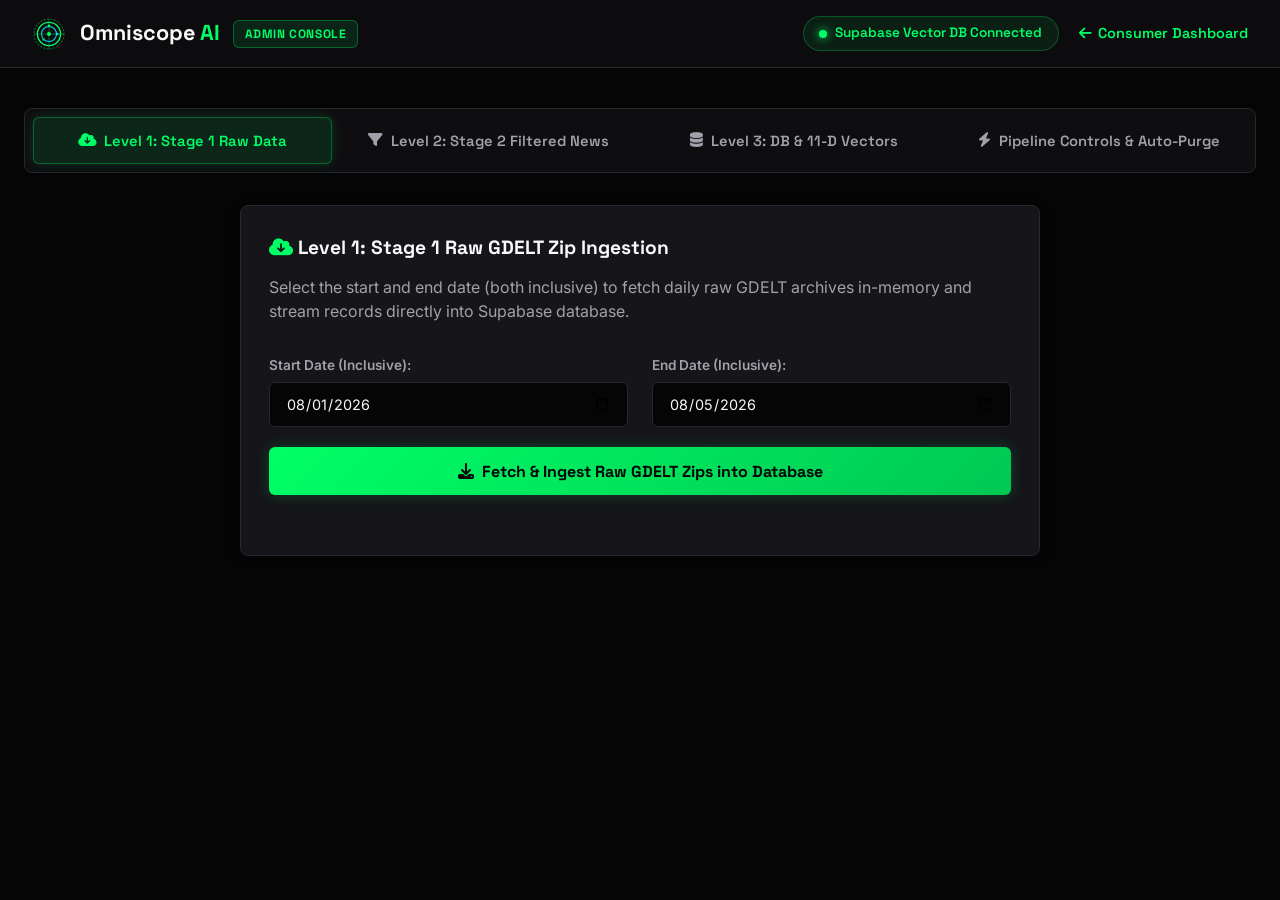
==== web/admin.html @ 7ba8b8f3 "admin page built" ====
<!DOCTYPE html>
<html lang="en">
<head>
  <meta charset="UTF-8">
  <meta name="viewport" content="width=device-width, initial-scale=1.0">
  <title>Omniscope AI | Admin Stage Console</title>
  <!-- Favicon -->
  <link rel="icon" type="image/svg+xml" href="favicon.svg">
  <link rel="icon" type="image/png" sizes="64x64" href="favicon.png">
  <link rel="shortcut icon" href="favicon.ico">
  <!-- Google Fonts -->
  <link rel="preconnect" href="https://fonts.googleapis.com">
  <link rel="preconnect" href="https://fonts.gstatic.com" crossorigin>
  <link href="https://fonts.googleapis.com/css2?family=Inter:wght@400;500;600;700&family=Plus+Jakarta+Sans:wght@500;600;700;800&family=Space+Grotesk:wght@500;600;700&display=swap" rel="stylesheet">
  <!-- FontAwesome Icons -->
  <link rel="stylesheet" href="https://cdnjs.cloudflare.com/ajax/libs/font-awesome/6.4.0/css/all.min.css">
  
  <style>
    :root {
      --bg-dark: #050505;          /* Pitch Black */
      --bg-surface: #0E0E11;       /* Obsidian Panel */
      --bg-card: #15151A;          /* Graphite Card */
      --bg-card-hover: #1E1E24;
      --border-color: #272730;     /* Dark Slate Border */
      --border-accent: rgba(0, 255, 102, 0.4);
      
      --primary-gradient: linear-gradient(135deg, #00FF66 0%, #00C853 100%);
      --accent-green: #00FF66;     /* Electric Bright Green */
      --accent-emerald: #10B981;   /* Emerald */
      --accent-mint: #00E676;
      --accent-cyan: #00E5FF;
      --accent-purple: #A855F7;
      --accent-rose: #FF2D55;
      --accent-amber: #FFB300;

      --text-main: #FAFAFA;
      --text-muted: #A1A1AA;
      --text-dim: #71717A;

      --radius-sm: 4px;
      --radius-md: 6px;
      --radius-lg: 8px;

      --shadow-main: 0 4px 20px rgba(0, 255, 102, 0.15);
      --shadow-card: 0 2px 10px rgba(0, 0, 0, 0.6);
      --font-main: 'Inter', -apple-system, BlinkMacSystemFont, sans-serif;
      --font-heading: 'Space Grotesk', 'Plus Jakarta Sans', sans-serif;
    }

    * { box-sizing: border-box; margin: 0; padding: 0; }
    body {
      font-family: var(--font-main);
      background-color: var(--bg-dark);
      color: var(--text-main);
      line-height: 1.5;
      min-height: 100vh;
      -webkit-font-smoothing: antialiased;
    }

    /* Custom Scrollbars */
    ::-webkit-scrollbar { width: 6px; height: 6px; }
    ::-webkit-scrollbar-track { background: var(--bg-dark); }
    ::-webkit-scrollbar-thumb { background: #272730; border-radius: var(--radius-sm); }
    ::-webkit-scrollbar-thumb:hover { background: var(--accent-green); }

    /* Omniscope Admin Header */
    .admin-header {
      background: rgba(14, 14, 17, 0.92);
      backdrop-filter: blur(12px);
      border-bottom: 1px solid var(--border-color);
      padding: 1rem 2rem;
      display: flex;
      justify-content: space-between;
      align-items: center;
      position: sticky;
      top: 0;
      z-index: 100;
    }
    .brand {
      display: flex;
      align-items: center;
      gap: 0.85rem;
    }
    .brand-title {
      font-family: var(--font-heading);
      font-size: 1.35rem;
      font-weight: 700;
      color: var(--text-main);
    }
    .brand-title span { color: var(--accent-green); }
    .brand-badge {
      background: rgba(0, 255, 102, 0.1);
      color: var(--accent-green);
      border: 1px solid rgba(0, 255, 102, 0.3);
      padding: 0.25rem 0.65rem;
      border-radius: var(--radius-md);
      font-size: 0.75rem;
      font-family: var(--font-heading);
      font-weight: 700;
      text-transform: uppercase;
      letter-spacing: 0.05em;
    }
    .header-actions {
      display: flex;
      align-items: center;
      gap: 1.25rem;
    }
    .status-pill {
      background: rgba(0, 255, 102, 0.08);
      color: var(--accent-green);
      border: 1px solid rgba(0, 255, 102, 0.25);
      padding: 0.4rem 0.95rem;
      border-radius: 9999px;
      font-size: 0.85rem;
      font-weight: 600;
      font-family: var(--font-heading);
      display: flex;
      align-items: center;
      gap: 0.5rem;
    }
    .status-dot {
      width: 8px;
      height: 8px;
      background-color: var(--accent-green);
      border-radius: 50%;
      box-shadow: 0 0 10px var(--accent-green);
    }
    .user-app-link {
      color: var(--accent-green);
      text-decoration: none;
      font-size: 0.9rem;
      font-weight: 600;
      font-family: var(--font-heading);
      display: flex;
      align-items: center;
      gap: 0.4rem;
      transition: color 0.2s;
    }
    .user-app-link:hover { color: #80FF99; text-shadow: 0 0 10px rgba(0, 255, 102, 0.4); }

    /* Admin Container & Tabs */
    .admin-container {
      max-width: 1300px;
      margin: 0 auto;
      padding: 2.5rem 1.5rem;
    }
    .tabs-bar {
      display: flex;
      gap: 0.5rem;
      background: var(--bg-surface);
      border: 1px solid var(--border-color);
      padding: 0.5rem;
      border-radius: var(--radius-lg);
      margin-bottom: 2rem;
    }
    .tab-btn {
      flex: 1;
      background: transparent;
      border: none;
      color: var(--text-muted);
      padding: 0.85rem 1.1rem;
      font-family: var(--font-heading);
      font-size: 0.92rem;
      font-weight: 600;
      cursor: pointer;
      border-radius: var(--radius-md);
      transition: all 0.2s ease;
      display: flex;
      align-items: center;
      justify-content: center;
      gap: 0.5rem;
    }
    .tab-btn:hover { color: var(--text-main); background: var(--bg-card); }
    .tab-btn.active {
      color: var(--accent-green);
      background: rgba(0, 255, 102, 0.1);
      border: 1px solid rgba(0, 255, 102, 0.3);
      box-shadow: 0 0 12px rgba(0, 255, 102, 0.15);
    }

    /* Content Panels */
    .panel { display: none; }
    .panel.active { display: block; animation: fadeIn 0.3s ease; }
    @keyframes fadeIn { from { opacity: 0; transform: translateY(6px); } to { opacity: 1; transform: translateY(0); } }

    /* Cards & Grids */
    .grid-2 { display: grid; grid-template-columns: repeat(auto-fit, minmax(300px, 1fr)); gap: 1.5rem; margin-bottom: 2rem; }
    .card {
      background-color: var(--bg-card);
      border: 1px solid var(--border-color);
      border-radius: var(--radius-lg);
      padding: 1.75rem;
      box-shadow: var(--shadow-card);
    }
    .card h3 {
      font-family: var(--font-heading);
      font-size: 1.2rem;
      font-weight: 700;
      color: var(--text-main);
    }
    .card-header-title {
      font-size: 0.82rem;
      font-family: var(--font-heading);
      text-transform: uppercase;
      color: var(--text-muted);
      letter-spacing: 0.05em;
      margin-bottom: 0.5rem;
    }
    .card-big-value {
      font-size: 2.4rem;
      font-weight: 800;
      font-family: var(--font-heading);
      color: var(--text-main);
    }

    /* Buttons & Inputs */
    .btn {
      background: var(--primary-gradient);
      color: #050505;
      border: none;
      padding: 0.75rem 1.35rem;
      border-radius: var(--radius-md);
      font-family: var(--font-heading);
      font-weight: 700;
      font-size: 0.95rem;
      cursor: pointer;
      transition: all 0.2s ease;
      display: inline-flex;
      align-items: center;
      gap: 0.5rem;
      box-shadow: 0 0 15px rgba(0, 255, 102, 0.2);
    }
    .btn:hover { opacity: 0.95; box-shadow: 0 0 25px rgba(0, 255, 102, 0.45); transform: translateY(-1px); }
    .btn-secondary { background: var(--bg-card-hover); color: var(--text-main); border: 1px solid var(--border-color); box-shadow: none; }
    .btn-secondary:hover { background: #272730; border-color: var(--accent-green); }

    input, select {
      background-color: var(--bg-dark);
      border: 1px solid var(--border-color);
      color: var(--text-main);
      padding: 0.75rem 1rem;
      border-radius: var(--radius-md);
      font-family: var(--font-main);
      font-size: 0.9rem;
      outline: none;
      transition: border-color 0.2s ease;
    }
    input:focus, select:focus { border-color: var(--accent-green); box-shadow: 0 0 10px rgba(0, 255, 102, 0.2); }

    /* Tables */
    .table-box {
      background-color: var(--bg-card);
      border: 1px solid var(--border-color);
      border-radius: var(--radius-lg);
      overflow: hidden;
      margin-top: 1.5rem;
    }
    table { width: 100%; border-collapse: collapse; text-align: left; }
    th {
      background-color: var(--bg-surface);
      color: var(--text-muted);
      font-family: var(--font-heading);
      font-weight: 600;
      font-size: 0.82rem;
      text-transform: uppercase;
      padding: 1rem 1.25rem;
      border-bottom: 1px solid var(--border-color);
    }
    td { padding: 1rem 1.25rem; border-bottom: 1px solid var(--border-color); font-size: 0.9rem; }
    tr:last-child td { border-bottom: none; }
    tr:hover td { background-color: var(--bg-card-hover); }

    /* Badges & Tags */
    .badge-tag {
      display: inline-block;
      padding: 0.25rem 0.6rem;
      border-radius: var(--radius-sm);
      font-size: 0.75rem;
      font-family: var(--font-heading);
      font-weight: 700;
      text-transform: uppercase;
    }
    .tag-cyan { background: rgba(0, 229, 255, 0.15); color: var(--accent-cyan); border: 1px solid rgba(0, 229, 255, 0.3); }
    .tag-green { background: rgba(0, 255, 102, 0.15); color: var(--accent-green); border: 1px solid rgba(0, 255, 102, 0.3); }

    /* Progress Bar */
    .bar-bg { background: var(--bg-dark); border-radius: 9999px; height: 8px; overflow: hidden; margin-top: 0.25rem; border: 1px solid var(--border-color); }
    .bar-fill { height: 100%; background: var(--primary-gradient); border-radius: 9999px; }
  </style>
</head>
<body>

  <!-- Admin Header -->
  <header class="admin-header">
    <div class="brand">
      <svg class="omniscope-logo-svg" viewBox="0 0 100 100" fill="none" style="width: 34px; height: 34px;">
        <circle cx="50" cy="50" r="44" stroke="#00FF66" stroke-width="3" stroke-dasharray="6 4" opacity="0.4"/>
        <circle cx="50" cy="50" r="34" stroke="#00FF66" stroke-width="4"/>
        <circle cx="50" cy="50" r="22" stroke="#00E5FF" stroke-width="3"/>
        <circle cx="50" cy="50" r="6" fill="#00FF66"/>
        <line x1="50" y1="6" x2="50" y2="94" stroke="#00FF66" stroke-width="2" opacity="0.5"/>
        <line x1="6" y1="50" x2="94" y2="50" stroke="#00FF66" stroke-width="2" opacity="0.5"/>
        <circle cx="74" cy="50" r="4" fill="#00E5FF"/>
        <circle cx="50" cy="26" r="4" fill="#00FF66"/>
        <circle cx="34" cy="66" r="4" fill="#10B981"/>
      </svg>
      <span class="brand-title">Omniscope <span>AI</span></span>
      <span class="brand-badge">Admin Console</span>
    </div>
    <div class="header-actions">
      <div class="status-pill" id="admin-db-status">
        <span class="status-dot"></span> Supabase Vector DB Connected
      </div>
      <a href="/" class="user-app-link">
        <i class="fa-solid fa-arrow-left"></i> Consumer Dashboard
      </a>
    </div>
  </header>

  <!-- Admin Main Container -->
  <div class="admin-container">
    
    <!-- Level Navigation Tabs -->
    <div class="tabs-bar">
      <button class="tab-btn active" onclick="switchAdminTab('level1')">
        <i class="fa-solid fa-cloud-arrow-down"></i> Level 1: Stage 1 Raw Data
      </button>
      <button class="tab-btn" onclick="switchAdminTab('level2')">
        <i class="fa-solid fa-filter"></i> Level 2: Stage 2 Filtered News
      </button>
      <button class="tab-btn" onclick="switchAdminTab('level3')">
        <i class="fa-solid fa-database"></i> Level 3: DB & 11-D Vectors
      </button>
      <button class="tab-btn" onclick="switchAdminTab('orchestrator')">
        <i class="fa-solid fa-bolt"></i> Pipeline Controls & Auto-Purge
      </button>
    </div>

    <!-- LEVEL 1 PANEL -->
    <div id="panel-level1" class="panel active">
      <div class="card" style="max-width: 800px; margin: 0 auto;">
        <h3 style="margin-bottom: 0.75rem;"><i class="fa-solid fa-cloud-arrow-down" style="color: var(--accent-green);"></i> Level 1: Stage 1 Raw GDELT Zip Ingestion</h3>
        <p style="color: var(--text-muted); margin-bottom: 2rem;">
          Select the start and end date (both inclusive) to fetch daily raw GDELT archives in-memory and stream records directly into Supabase database.
        </p>

        <!-- Date Range Selection Form -->
        <div style="display: flex; flex-direction: column; gap: 1.25rem; margin-bottom: 2rem;">
          <div style="display: flex; gap: 1.5rem; flex-wrap: wrap;">
            <div style="flex: 1; min-width: 220px;">
              <label style="display: block; font-size: 0.85rem; font-weight: 600; color: var(--text-muted); margin-bottom: 0.4rem;">Start Date (Inclusive):</label>
              <input type="date" id="l1-start-date" value="2026-08-01" style="width: 100%;">
            </div>
            <div style="flex: 1; min-width: 220px;">
              <label style="display: block; font-size: 0.85rem; font-weight: 600; color: var(--text-muted); margin-bottom: 0.4rem;">End Date (Inclusive):</label>
              <input type="date" id="l1-end-date" value="2026-08-05" style="width: 100%;">
            </div>
          </div>

          <button class="btn" id="l1-submit-btn" onclick="startLevel1Ingestion()" style="width: 100%; justify-content: center; padding: 0.85rem; font-size: 1rem;">
            <i class="fa-solid fa-download"></i> Fetch & Ingest Raw GDELT Zips into Database
          </button>
        </div>

        <!-- Live Ingestion Progress Box (Shown during execution) -->
        <div id="l1-progress-box" style="display: none; background: var(--bg-dark); padding: 1.5rem; border-radius: 10px; border: 1px solid var(--border-color); margin-bottom: 1.5rem;">
          <div style="display: flex; justify-content: space-between; align-items: center; margin-bottom: 0.5rem;">
            <span style="font-weight: 600; color: var(--accent-green);"><i class="fa-solid fa-spinner fa-spin"></i> Ingestion In Progress...</span>
            <span id="l1-progress-pct" style="font-weight: 800; font-size: 1.1rem; color: var(--accent-green);">0%</span>
          </div>
          <div class="bar-bg" style="height: 12px; margin-bottom: 0.75rem;">
            <div class="bar-fill" id="l1-progress-fill" style="width: 0%;"></div>
          </div>
          <div id="l1-progress-msg" style="font-size: 0.85rem; color: var(--text-muted);">Initializing ingestion engine...</div>
        </div>

        <!-- Completion / Error Status Box (Shown at end of operation) -->
        <div id="l1-status-box" style="display: none; padding: 1.25rem; border-radius: 10px; font-weight: 600; font-size: 0.95rem;">
          <!-- Rendered dynamically -->
        </div>

      </div>
    </div>

    <!-- LEVEL 2 PANEL -->
    <div id="panel-level2" class="panel">
      <div class="card">
        <h3 style="margin-bottom: 0.75rem;"><i class="fa-solid fa-list-check"></i> Level 2: Stage 2 Filtered News Inspector</h3>
        <p style="color: var(--text-muted); margin-bottom: 1.5rem;">
          Inspect scraped news articles with irrelevant/clickbait stories strictly filtered out before 11-D vector projection.
        </p>

        <div style="display: flex; gap: 1rem; margin-bottom: 1.5rem;">
          <input type="text" id="l2-search" placeholder="Filter headlines..." style="flex: 1;" onkeyup="loadLevel2Records()">
          <select id="l2-location" onchange="loadLevel2Records()">
            <option value="">All Locations</option>
            <option value="India">India</option>
            <option value="World">World</option>
            <option value="LPU">LPU</option>
            <option value="Punjab">Punjab</option>
          </select>
        </div>

        <div class="table-box">
          <table>
            <thead>
              <tr>
                <th>Date</th>
                <th>Headline</th>
                <th>Location</th>
                <th>Source URL</th>
              </tr>
            </thead>
            <tbody id="l2-records-body">
              <tr><td colspan="4" style="text-align: center; color: var(--text-muted);">Loading filtered records...</td></tr>
            </tbody>
          </table>
        </div>
      </div>
    </div>

    <!-- LEVEL 3 PANEL -->
    <div id="panel-level3" class="panel">
      <!-- Live DB Cards -->
      <div class="grid-2">
        <div class="card">
          <div class="card-header-title">Live Benchmark Companies Table</div>
          <div class="card-big-value" id="l3-comp-count">500</div>
          <div style="color: var(--green-accent); font-size: 0.85rem; margin-top: 0.25rem;">
            <i class="fa-solid fa-check"></i> 11-D & 384-D Vector Indexed in Supabase
          </div>
        </div>
        <div class="card">
          <div class="card-header-title">Live Strategic News Articles Table</div>
          <div class="card-big-value" id="l3-news-count">81,903</div>
          <div style="color: var(--cyan-accent); font-size: 0.85rem; margin-top: 0.25rem;">
            <i class="fa-solid fa-check"></i> HNSW Cosine Similarity Index Live
          </div>
        </div>
      </div>

      <!-- Live 11-D Vector Projection Tester Card -->
      <div class="card" style="margin-bottom: 2rem;">
        <h3 style="margin-bottom: 0.75rem;"><i class="fa-solid fa-bolt" style="color: var(--cyan-accent);"></i> Live 11-D Strategic Vector Projection Tester</h3>
        <p style="color: var(--text-muted); margin-bottom: 1rem;">
          Input any news headline to compute its 768-D Cloud Embedding via Hugging Face API and project its 11-D PESTLE & Porter scores live!
        </p>

        <div style="display: flex; gap: 1rem; margin-bottom: 1.5rem;">
          <input type="text" id="l3-headline-input" value="India monitors US trade tariffs on oil imports while launching AI chip technology subsidies" style="flex: 1;">
          <button class="btn" onclick="projectHeadlineLive()"><i class="fa-solid fa-wand-magic-sparkles"></i> Project 11-D Vector</button>
        </div>

        <div id="l3-vector-result" style="display: none; background: var(--bg-dark); padding: 1.25rem; border-radius: 8px; border: 1px solid var(--border-color);">
          <h4 style="color: var(--cyan-accent); margin-bottom: 0.5rem;">11-D Strategic Vector Projection</h4>
          <div id="l3-impact-badge" style="font-weight: 700; margin-bottom: 1rem; color: var(--green-accent);">Impact Score: --</div>
          <div id="l3-bars-grid" style="display: grid; grid-template-columns: repeat(auto-fit, minmax(200px, 1fr)); gap: 1rem;">
            <!-- Bars rendered dynamically -->
          </div>
        </div>
      </div>

      <!-- Benchmark Companies Inspector Table -->
      <div class="card">
        <h3>500 Benchmark Companies (Vector Database)</h3>
        <div class="table-box">
          <table>
            <thead>
              <tr>
                <th>Company</th>
                <th>Sector</th>
                <th>Product</th>
                <th>Customer Value Proposition (CVP)</th>
              </tr>
            </thead>
            <tbody id="l3-companies-body">
              <tr><td colspan="4" style="text-align: center; color: var(--text-muted);">Loading benchmark companies...</td></tr>
            </tbody>
          </table>
        </div>
      </div>
    </div>

    <!-- PIPELINE CONTROLS PANEL -->
    <div id="panel-orchestrator" class="panel">
      <div class="card">
        <h3 style="margin-bottom: 0.75rem;"><i class="fa-solid fa-gears"></i> Master Pipeline Controller & Auto-Purge Manager</h3>
        <p style="color: var(--text-muted); margin-bottom: 1.5rem;">
          Trigger pipeline stages manually. Intermediate data is stored safely per stage and automatically purged upon successful transition to save disk space.
        </p>

        <div style="display: flex; flex-direction: column; gap: 1rem;">
          <div style="display: flex; justify-content: space-between; align-items: center; background: var(--bg-dark); padding: 1.25rem; border-radius: 8px; border: 1px solid var(--border-color);">
            <div>
              <strong>Stage 1: Fetch Raw GDELT Zip</strong>
              <div style="font-size: 0.85rem; color: var(--text-muted);">Downloads raw event zip files into <code>gdelt_data/</code></div>
            </div>
            <button class="btn btn-secondary" onclick="triggerL1Download()"><i class="fa-solid fa-play"></i> Run Stage 1</button>
          </div>

          <div style="display: flex; justify-content: space-between; align-items: center; background: var(--bg-dark); padding: 1.25rem; border-radius: 8px; border: 1px solid var(--border-color);">
            <div>
              <strong>Stage 2: Filter & Scrape Irrelevant News</strong>
              <div style="font-size: 0.85rem; color: var(--text-muted);">Scrapes articles, filters clickbait, then <strong>AUTO-PURGES Stage 1 Raw Zips</strong></div>
            </div>
            <button class="btn" onclick="triggerL2Filter()"><i class="fa-solid fa-filter"></i> Run Stage 2 (Auto-Purge)</button>
          </div>

          <div style="display: flex; justify-content: space-between; align-items: center; background: var(--bg-dark); padding: 1.25rem; border-radius: 8px; border: 1px solid var(--border-color);">
            <div>
              <strong>Stage 3: 11-D Projection & Master DB Ingestion</strong>
              <div style="font-size: 0.85rem; color: var(--text-muted);">Projects 11-D vectors, inserts into Supabase, then <strong>AUTO-PURGES Stage 2 CSVs</strong></div>
            </div>
            <button class="btn" onclick="triggerL3Deploy()"><i class="fa-solid fa-upload"></i> Run Stage 3 (Auto-Purge)</button>
          </div>
        </div>
      </div>
    </div>

  </div>

  <script>
    function switchAdminTab(panelId) {
      document.querySelectorAll('.tab-btn').forEach(btn => btn.classList.remove('active'));
      document.querySelectorAll('.panel').forEach(panel => panel.classList.remove('active'));
      
      event.target.classList.add('active');
      document.getElementById('panel-' + panelId).classList.add('active');

      if (panelId === 'level2') loadLevel2Records();
      if (panelId === 'level3') { loadLevel3DBStatus(); loadLevel3Companies(); }
    }

    let l1PollInterval = null;

    async function startLevel1Ingestion() {
      const sDate = document.getElementById('l1-start-date').value;
      const eDate = document.getElementById('l1-end-date').value;

      if (!sDate || !eDate) {
        alert('Please select both Start Date and End Date.');
        return;
      }
      if (sDate > eDate) {
        alert('Start Date must be before or equal to End Date.');
        return;
      }

      const btn = document.getElementById('l1-submit-btn');
      const progressBox = document.getElementById('l1-progress-box');
      const statusBox = document.getElementById('l1-status-box');

      // UI setup
      btn.disabled = true;
      btn.style.opacity = '0.5';
      btn.innerHTML = '<i class="fa-solid fa-spinner fa-spin"></i> Ingestion Running...';
      
      progressBox.style.display = 'block';
      statusBox.style.display = 'none';

      document.getElementById('l1-progress-pct').innerText = '0%';
      document.getElementById('l1-progress-fill').style.width = '0%';
      document.getElementById('l1-progress-msg').innerText = 'Initiating ingestion request...';

      try {
        const res = await fetch('/api/stage1/ingest', {
          method: 'POST',
          headers: { 'Content-Type': 'application/json' },
          body: JSON.stringify({ start_date: sDate, end_date: eDate })
        });
        const data = await res.json();

        if (!data.success) {
          btn.disabled = false;
          btn.style.opacity = '1';
          btn.innerHTML = '<i class="fa-solid fa-download"></i> Fetch & Ingest Raw GDELT Zips into Database';
          
          statusBox.style.display = 'block';
          statusBox.style.background = 'rgba(255, 0, 85, 0.15)';
          statusBox.style.border = '1px solid var(--danger-accent)';
          statusBox.style.color = '#FF4D6D';
          statusBox.innerHTML = `<i class="fa-solid fa-circle-exclamation"></i> <strong>Error:</strong> ${data.error}`;
          return;
        }

        // Start polling progress
        if (l1PollInterval) clearInterval(l1PollInterval);
        l1PollInterval = setInterval(pollLevel1Progress, 600);

      } catch (e) {
        btn.disabled = false;
        btn.style.opacity = '1';
        btn.innerHTML = '<i class="fa-solid fa-download"></i> Fetch & Ingest Raw GDELT Zips into Database';
        
        statusBox.style.display = 'block';
        statusBox.style.background = 'rgba(255, 0, 85, 0.15)';
        statusBox.style.border = '1px solid var(--danger-accent)';
        statusBox.style.color = '#FF4D6D';
        statusBox.innerHTML = `<i class="fa-solid fa-circle-exclamation"></i> <strong>Network Error:</strong> ${e.message}`;
      }
    }

    async function pollLevel1Progress() {
      try {
        const res = await fetch('/api/stage1/progress');
        const data = await res.json();

        const pct = data.progress_pct || 0;
        document.getElementById('l1-progress-pct').innerText = `${pct}%`;
        document.getElementById('l1-progress-fill').style.width = `${pct}%`;
        document.getElementById('l1-progress-msg').innerText = data.message || 'Processing GDELT export archives...';

        if (data.status === 'completed' || data.status === 'error') {
          clearInterval(l1PollInterval);
          l1PollInterval = null;

          const btn = document.getElementById('l1-submit-btn');
          btn.disabled = false;
          btn.style.opacity = '1';
          btn.innerHTML = '<i class="fa-solid fa-download"></i> Fetch & Ingest Raw GDELT Zips into Database';

          const statusBox = document.getElementById('l1-status-box');
          statusBox.style.display = 'block';

          if (data.status === 'completed') {
            statusBox.style.background = 'rgba(0, 255, 102, 0.12)';
            statusBox.style.border = '1px solid rgba(0, 255, 102, 0.4)';
            statusBox.style.color = 'var(--accent-green)';
            statusBox.innerHTML = `<i class="fa-solid fa-circle-check"></i> <strong>SUCCESS:</strong> ${data.message}`;
          } else {
            statusBox.style.background = 'rgba(255, 0, 85, 0.15)';
            statusBox.style.border = '1px solid var(--danger-accent)';
            statusBox.style.color = '#FF4D6D';
            statusBox.innerHTML = `<i class="fa-solid fa-circle-exclamation"></i> <strong>INGESTION FAILED:</strong> ${data.message}`;
          }
        }
      } catch (e) {
        console.error('Progress polling error:', e);
      }
    }

    async function loadLevel2Records() {
      const search = document.getElementById('l2-search').value;
      const loc = document.getElementById('l2-location').value;
      try {
        const res = await fetch(`/api/stage2/records?search=${encodeURIComponent(search)}&location=${encodeURIComponent(loc)}`);
        const data = await res.json();
        const tbody = document.getElementById('l2-records-body');
        if (data.records && data.records.length > 0) {
          tbody.innerHTML = data.records.map(r => `
            <tr>
              <td>${r.date}</td>
              <td style="font-weight: 500;">${r.headline}</td>
              <td><span class="badge-tag tag-green">${r.location_affected}</span></td>
              <td><a href="${r.source_link}" target="_blank" style="color: var(--cyan-accent);">Source 🔗</a></td>
            </tr>
          `).join('');
        } else {
          tbody.innerHTML = `<tr><td colspan="4" style="text-align: center; color: var(--text-muted);">No Stage 2 filtered records found.</td></tr>`;
        }
      } catch (e) { console.error(e); }
    }

    async function loadLevel3DBStatus() {
      try {
        const res = await fetch('/api/stage3/db-status');
        const data = await res.json();
        const pill = document.getElementById('admin-db-status');
        if (data.connected) {
          pill.innerHTML = `<span class="status-dot"></span> Supabase DB Connected (${data.news_articles_count.toLocaleString()} News Live)`;
          document.getElementById('l3-comp-count').innerText = data.benchmark_companies_count.toLocaleString();
          document.getElementById('l3-news-count').innerText = data.news_articles_count.toLocaleString();
        } else {
          pill.innerHTML = `<span class="status-dot" style="background: var(--warning-accent);"></span> DB Connection Pending`;
        }
      } catch (e) { console.error(e); }
    }

    async function loadLevel3Companies() {
      try {
        const res = await fetch('/api/stage3/companies?limit=15');
        const data = await res.json();
        const tbody = document.getElementById('l3-companies-body');
        if (data.companies && data.companies.length > 0) {
          tbody.innerHTML = data.companies.map(c => `
            <tr>
              <td style="font-weight: 600; color: var(--cyan-accent);">${c.company}</td>
              <td><span class="badge-tag tag-green">${c.sector}</span></td>
              <td>${c.product_name || '--'}</td>
              <td style="font-size: 0.85rem; color: var(--text-muted);">${c.cvp}</td>
            </tr>
          `).join('');
        }
      } catch (e) { console.error(e); }
    }

    async function projectHeadlineLive() {
      const headline = document.getElementById('l3-headline-input').value;
      const res = await fetch('/api/stage3/project-headline', {
        method: 'POST',
        headers: { 'Content-Type': 'application/json' },
        body: JSON.stringify({ headline: headline })
      });
      const data = await res.json();
      if (data.success) {
        document.getElementById('l3-vector-result').style.display = 'block';
        document.getElementById('l3-impact-badge').innerText = `Strategic Impact Score: ${data.impact_score}`;
        
        const container = document.getElementById('l3-bars-grid');
        container.innerHTML = Object.entries(data.driver_breakdown).map(([dim, score]) => `
          <div>
            <div style="display: flex; justify-content: space-between; font-size: 0.8rem; color: var(--text-muted);">
              <span>${dim}</span>
              <span style="color: var(--cyan-accent); font-weight: 600;">${score}</span>
            </div>
            <div class="bar-bg">
              <div class="bar-fill" style="width: ${Math.round(score * 100)}%;"></div>
            </div>
          </div>
        `).join('');
      }
    }

    async function triggerL2Filter() {
      const res = await fetch('/api/stage2/trigger', { method: 'POST' });
      const data = await res.json();
      alert(data.message || data.error);
    }
    async function triggerL3Deploy() {
      const res = await fetch('/api/stage3/trigger', { method: 'POST' });
      const data = await res.json();
      alert(data.message || data.error);
    }

    // Init
    loadLevel3DBStatus();
  </script>
</body>
</html>
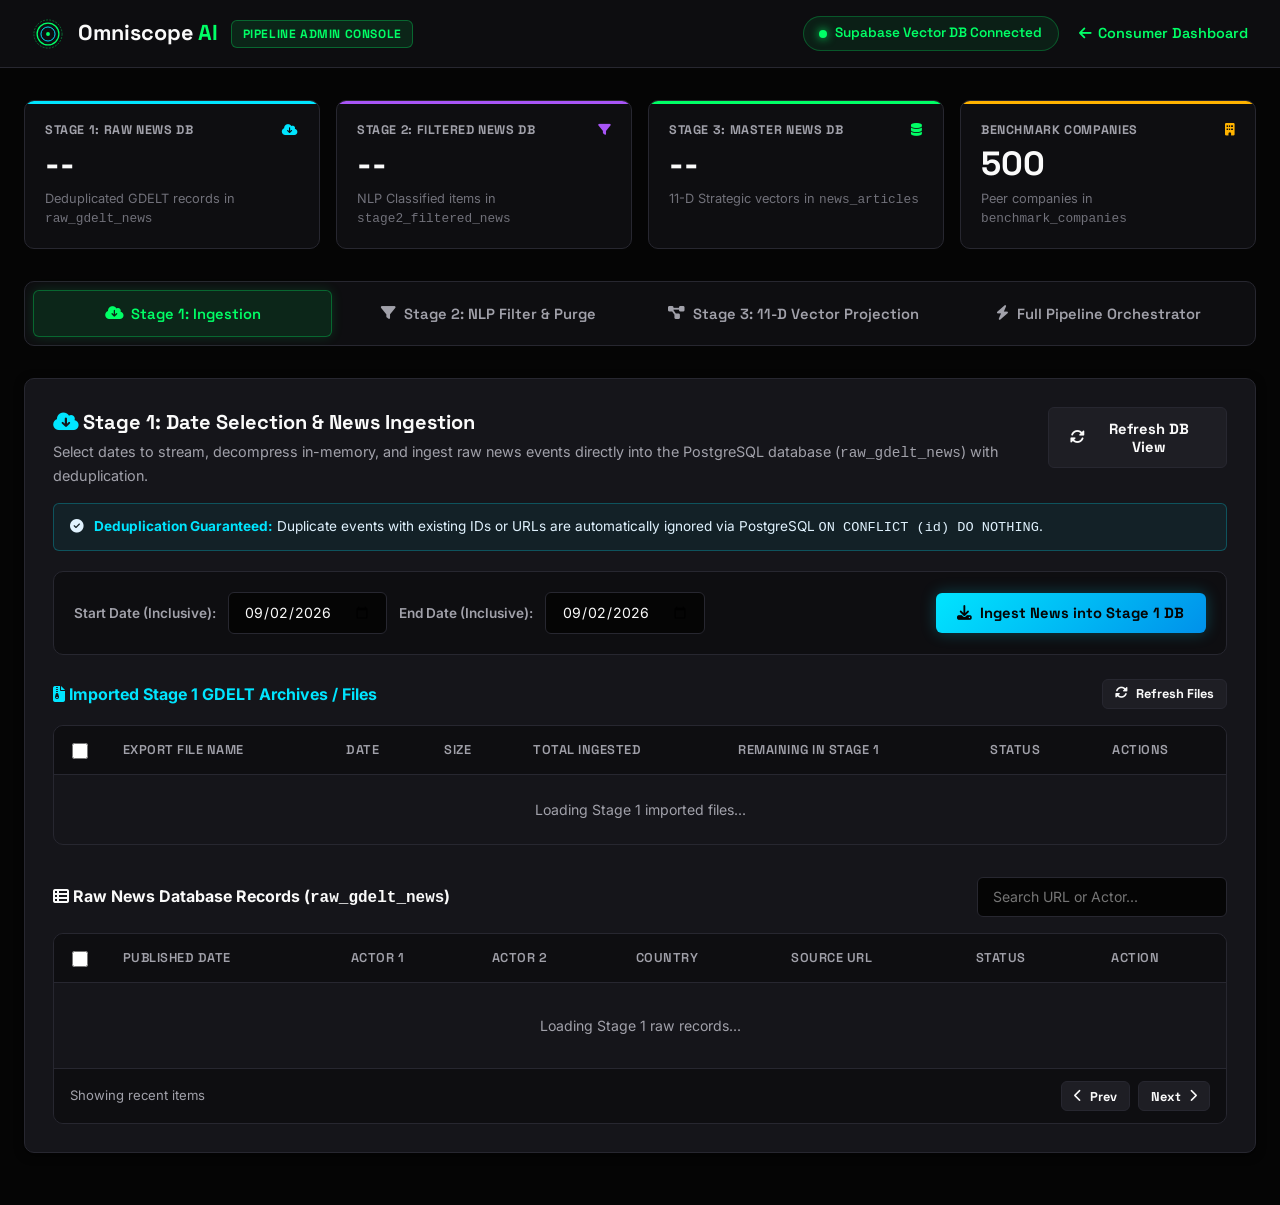
==== commit 4035d39d: "updated companies database" ====
--- a/web/admin.html
+++ b/web/admin.html
@@ -3,7 +3,7 @@
 <head>
   <meta charset="UTF-8">
   <meta name="viewport" content="width=device-width, initial-scale=1.0">
-  <title>Omniscope AI | Admin Stage Console</title>
+  <title>Omniscope AI | 3-Stage Strategic Ingestion Pipeline Admin</title>
   <!-- Favicon -->
   <link rel="icon" type="image/svg+xml" href="favicon.svg">
   <link rel="icon" type="image/png" sizes="64x64" href="favicon.png">
@@ -39,7 +39,7 @@
 
       --radius-sm: 4px;
       --radius-md: 6px;
-      --radius-lg: 8px;
+      --radius-lg: 10px;
 
       --shadow-main: 0 4px 20px rgba(0, 255, 102, 0.15);
       --shadow-card: 0 2px 10px rgba(0, 0, 0, 0.6);
@@ -65,7 +65,7 @@
 
     /* Omniscope Admin Header */
     .admin-header {
-      background: rgba(14, 14, 17, 0.92);
+      background: rgba(14, 14, 17, 0.95);
       backdrop-filter: blur(12px);
       border-bottom: 1px solid var(--border-color);
       padding: 1rem 2rem;
@@ -138,12 +138,64 @@
     }
     .user-app-link:hover { color: #80FF99; text-shadow: 0 0 10px rgba(0, 255, 102, 0.4); }
 
-    /* Admin Container & Tabs */
+    /* Admin Container */
     .admin-container {
-      max-width: 1300px;
+      max-width: 1350px;
       margin: 0 auto;
-      padding: 2.5rem 1.5rem;
-    }
+      padding: 2rem 1.5rem;
+    }
+
+    /* Lifecycle Overview Stats Banner */
+    .lifecycle-banner {
+      display: grid;
+      grid-template-columns: repeat(auto-fit, minmax(240px, 1fr));
+      gap: 1rem;
+      margin-bottom: 2rem;
+    }
+    .stage-stat-card {
+      background: var(--bg-surface);
+      border: 1px solid var(--border-color);
+      border-radius: var(--radius-lg);
+      padding: 1.25rem;
+      position: relative;
+      overflow: hidden;
+    }
+    .stage-stat-card::before {
+      content: '';
+      position: absolute;
+      top: 0; left: 0; right: 0;
+      height: 3px;
+    }
+    .stage-stat-card.s1::before { background: var(--accent-cyan); }
+    .stage-stat-card.s2::before { background: var(--accent-purple); }
+    .stage-stat-card.s3::before { background: var(--accent-green); }
+    .stage-stat-card.s4::before { background: var(--accent-amber); }
+    .stat-label {
+      font-size: 0.78rem;
+      text-transform: uppercase;
+      letter-spacing: 0.05em;
+      color: var(--text-muted);
+      font-family: var(--font-heading);
+      font-weight: 700;
+      display: flex;
+      justify-content: space-between;
+      align-items: center;
+      margin-bottom: 0.4rem;
+    }
+    .stat-num {
+      font-size: 2.1rem;
+      font-weight: 800;
+      font-family: var(--font-heading);
+      color: var(--text-main);
+      line-height: 1.1;
+    }
+    .stat-desc {
+      font-size: 0.8rem;
+      color: var(--text-dim);
+      margin-top: 0.35rem;
+    }
+
+    /* Navigation Tabs */
     .tabs-bar {
       display: flex;
       gap: 0.5rem;
@@ -184,33 +236,39 @@
     @keyframes fadeIn { from { opacity: 0; transform: translateY(6px); } to { opacity: 1; transform: translateY(0); } }
 
     /* Cards & Grids */
-    .grid-2 { display: grid; grid-template-columns: repeat(auto-fit, minmax(300px, 1fr)); gap: 1.5rem; margin-bottom: 2rem; }
     .card {
       background-color: var(--bg-card);
       border: 1px solid var(--border-color);
       border-radius: var(--radius-lg);
       padding: 1.75rem;
       box-shadow: var(--shadow-card);
+      margin-bottom: 1.5rem;
     }
     .card h3 {
       font-family: var(--font-heading);
-      font-size: 1.2rem;
+      font-size: 1.25rem;
       font-weight: 700;
       color: var(--text-main);
     }
-    .card-header-title {
-      font-size: 0.82rem;
-      font-family: var(--font-heading);
-      text-transform: uppercase;
-      color: var(--text-muted);
-      letter-spacing: 0.05em;
-      margin-bottom: 0.5rem;
-    }
-    .card-big-value {
-      font-size: 2.4rem;
-      font-weight: 800;
-      font-family: var(--font-heading);
-      color: var(--text-main);
+
+    /* Action Toolbar */
+    .action-toolbar {
+      background: var(--bg-surface);
+      border: 1px solid var(--border-color);
+      border-radius: var(--radius-lg);
+      padding: 1.25rem;
+      display: flex;
+      flex-wrap: wrap;
+      gap: 1rem;
+      align-items: center;
+      justify-content: space-between;
+      margin-bottom: 1.5rem;
+    }
+    .toolbar-group {
+      display: flex;
+      align-items: center;
+      gap: 0.75rem;
+      flex-wrap: wrap;
     }
 
     /* Buttons & Inputs */
@@ -218,11 +276,11 @@
       background: var(--primary-gradient);
       color: #050505;
       border: none;
-      padding: 0.75rem 1.35rem;
+      padding: 0.7rem 1.35rem;
       border-radius: var(--radius-md);
       font-family: var(--font-heading);
       font-weight: 700;
-      font-size: 0.95rem;
+      font-size: 0.92rem;
       cursor: pointer;
       transition: all 0.2s ease;
       display: inline-flex;
@@ -231,17 +289,20 @@
       box-shadow: 0 0 15px rgba(0, 255, 102, 0.2);
     }
     .btn:hover { opacity: 0.95; box-shadow: 0 0 25px rgba(0, 255, 102, 0.45); transform: translateY(-1px); }
+    .btn:disabled { opacity: 0.5; cursor: not-allowed; transform: none; box-shadow: none; }
     .btn-secondary { background: var(--bg-card-hover); color: var(--text-main); border: 1px solid var(--border-color); box-shadow: none; }
     .btn-secondary:hover { background: #272730; border-color: var(--accent-green); }
+    .btn-cyan { background: linear-gradient(135deg, #00E5FF 0%, #0091EA 100%); color: #050505; box-shadow: 0 0 15px rgba(0, 229, 255, 0.25); }
+    .btn-purple { background: linear-gradient(135deg, #C084FC 0%, #A855F7 100%); color: #050505; box-shadow: 0 0 15px rgba(168, 85, 247, 0.25); }
 
     input, select {
       background-color: var(--bg-dark);
       border: 1px solid var(--border-color);
       color: var(--text-main);
-      padding: 0.75rem 1rem;
+      padding: 0.65rem 0.95rem;
       border-radius: var(--radius-md);
       font-family: var(--font-main);
-      font-size: 0.9rem;
+      font-size: 0.88rem;
       outline: none;
       transition: border-color 0.2s ease;
     }
@@ -252,8 +313,8 @@
       background-color: var(--bg-card);
       border: 1px solid var(--border-color);
       border-radius: var(--radius-lg);
-      overflow: hidden;
-      margin-top: 1.5rem;
+      overflow-x: auto;
+      margin-top: 1rem;
     }
     table { width: 100%; border-collapse: collapse; text-align: left; }
     th {
@@ -261,31 +322,137 @@
       color: var(--text-muted);
       font-family: var(--font-heading);
       font-weight: 600;
-      font-size: 0.82rem;
+      font-size: 0.8rem;
       text-transform: uppercase;
-      padding: 1rem 1.25rem;
+      letter-spacing: 0.04em;
+      padding: 0.9rem 1.1rem;
       border-bottom: 1px solid var(--border-color);
-    }
-    td { padding: 1rem 1.25rem; border-bottom: 1px solid var(--border-color); font-size: 0.9rem; }
+      white-space: nowrap;
+    }
+    td { padding: 0.85rem 1.1rem; border-bottom: 1px solid var(--border-color); font-size: 0.88rem; }
     tr:last-child td { border-bottom: none; }
     tr:hover td { background-color: var(--bg-card-hover); }
 
     /* Badges & Tags */
     .badge-tag {
       display: inline-block;
-      padding: 0.25rem 0.6rem;
+      padding: 0.2rem 0.55rem;
       border-radius: var(--radius-sm);
-      font-size: 0.75rem;
+      font-size: 0.74rem;
       font-family: var(--font-heading);
       font-weight: 700;
       text-transform: uppercase;
-    }
+      white-space: nowrap;
+    }
+    .tag-green { background: rgba(0, 255, 102, 0.15); color: var(--accent-green); border: 1px solid rgba(0, 255, 102, 0.3); }
     .tag-cyan { background: rgba(0, 229, 255, 0.15); color: var(--accent-cyan); border: 1px solid rgba(0, 229, 255, 0.3); }
-    .tag-green { background: rgba(0, 255, 102, 0.15); color: var(--accent-green); border: 1px solid rgba(0, 255, 102, 0.3); }
+    .tag-purple { background: rgba(168, 85, 247, 0.15); color: var(--accent-purple); border: 1px solid rgba(168, 85, 247, 0.3); }
+    .tag-amber { background: rgba(255, 179, 0, 0.15); color: var(--accent-amber); border: 1px solid rgba(255, 179, 0, 0.3); }
 
     /* Progress Bar */
-    .bar-bg { background: var(--bg-dark); border-radius: 9999px; height: 8px; overflow: hidden; margin-top: 0.25rem; border: 1px solid var(--border-color); }
-    .bar-fill { height: 100%; background: var(--primary-gradient); border-radius: 9999px; }
+    .bar-bg { background: var(--bg-dark); border-radius: 9999px; height: 10px; overflow: hidden; margin-top: 0.35rem; border: 1px solid var(--border-color); }
+    .bar-fill { height: 100%; background: var(--primary-gradient); border-radius: 9999px; transition: width 0.3s ease; }
+
+    /* Rule Alert Pill */
+    .rule-callout {
+      background: rgba(0, 229, 255, 0.06);
+      border: 1px solid rgba(0, 229, 255, 0.25);
+      border-radius: var(--radius-md);
+      padding: 0.75rem 1rem;
+      font-size: 0.85rem;
+      color: #E0F2FE;
+      margin-bottom: 1.25rem;
+      display: flex;
+      align-items: center;
+      gap: 0.6rem;
+    }
+    .rule-callout strong { color: var(--accent-cyan); }
+
+    /* Pagination */
+    .pagination-bar {
+      display: flex;
+      justify-content: space-between;
+      align-items: center;
+      padding: 0.75rem 1rem;
+      background: var(--bg-surface);
+      border-top: 1px solid var(--border-color);
+      font-size: 0.82rem;
+      color: var(--text-muted);
+    }
+
+    /* Danger Buttons & Mini Actions */
+    .btn-danger {
+      background: linear-gradient(135deg, #FF1744 0%, #D50000 100%);
+      color: #FFFFFF;
+      box-shadow: 0 0 15px rgba(255, 23, 68, 0.3);
+    }
+    .btn-danger:hover {
+      box-shadow: 0 0 25px rgba(255, 23, 68, 0.5);
+      transform: translateY(-1px);
+    }
+    .btn-danger-mini {
+      background: rgba(255, 23, 68, 0.12);
+      color: #FF5252;
+      border: 1px solid rgba(255, 23, 68, 0.35);
+      padding: 0.35rem 0.65rem;
+      border-radius: var(--radius-sm);
+      font-size: 0.8rem;
+      font-weight: 600;
+      cursor: pointer;
+      transition: all 0.2s ease;
+      display: inline-flex;
+      align-items: center;
+      gap: 0.35rem;
+    }
+    .btn-danger-mini:hover {
+      background: rgba(255, 23, 68, 0.3);
+      border-color: #FF1744;
+      color: #FFFFFF;
+      transform: translateY(-1px);
+    }
+    .btn-danger-mini:disabled {
+      opacity: 0.4;
+      cursor: not-allowed;
+      transform: none;
+    }
+
+    /* Bulk Action Bar */
+    .bulk-action-bar {
+      display: none;
+      align-items: center;
+      justify-content: space-between;
+      background: rgba(255, 255, 255, 0.04);
+      border: 1px solid var(--border-color);
+      border-radius: var(--radius-md);
+      padding: 0.6rem 1rem;
+      margin-top: 0.75rem;
+      margin-bottom: 0.75rem;
+      animation: fadeIn 0.2s ease;
+    }
+    .bulk-action-bar.active {
+      display: flex;
+    }
+    .bulk-selected-info {
+      font-size: 0.85rem;
+      font-weight: 600;
+      color: var(--text-main);
+      display: flex;
+      align-items: center;
+      gap: 0.5rem;
+    }
+    .bulk-selected-info span {
+      color: var(--accent-green);
+      font-weight: 700;
+    }
+
+    /* Custom Checkbox */
+    .table-checkbox {
+      width: 16px;
+      height: 16px;
+      accent-color: var(--accent-green);
+      cursor: pointer;
+      vertical-align: middle;
+    }
   </style>
 </head>
 <body>
@@ -293,19 +460,14 @@
   <!-- Admin Header -->
   <header class="admin-header">
     <div class="brand">
-      <svg class="omniscope-logo-svg" viewBox="0 0 100 100" fill="none" style="width: 34px; height: 34px;">
+      <svg viewBox="0 0 100 100" fill="none" style="width: 32px; height: 32px;">
         <circle cx="50" cy="50" r="44" stroke="#00FF66" stroke-width="3" stroke-dasharray="6 4" opacity="0.4"/>
         <circle cx="50" cy="50" r="34" stroke="#00FF66" stroke-width="4"/>
         <circle cx="50" cy="50" r="22" stroke="#00E5FF" stroke-width="3"/>
         <circle cx="50" cy="50" r="6" fill="#00FF66"/>
-        <line x1="50" y1="6" x2="50" y2="94" stroke="#00FF66" stroke-width="2" opacity="0.5"/>
-        <line x1="6" y1="50" x2="94" y2="50" stroke="#00FF66" stroke-width="2" opacity="0.5"/>
-        <circle cx="74" cy="50" r="4" fill="#00E5FF"/>
-        <circle cx="50" cy="26" r="4" fill="#00FF66"/>
-        <circle cx="34" cy="66" r="4" fill="#10B981"/>
       </svg>
       <span class="brand-title">Omniscope <span>AI</span></span>
-      <span class="brand-badge">Admin Console</span>
+      <span class="brand-badge">Pipeline Admin Console</span>
     </div>
     <div class="header-actions">
       <div class="status-pill" id="admin-db-status">
@@ -317,423 +479,570 @@
     </div>
   </header>
 
-  <!-- Admin Main Container -->
+  <!-- Admin Container -->
   <div class="admin-container">
+
+    <!-- Lifecycle Stats Banner -->
+    <div class="lifecycle-banner">
+      <div class="stage-stat-card s1">
+        <div class="stat-label">
+          <span>Stage 1: Raw News DB</span>
+          <i class="fa-solid fa-cloud-arrow-down" style="color: var(--accent-cyan);"></i>
+        </div>
+        <div class="stat-num" id="stat-s1-count">--</div>
+        <div class="stat-desc">Deduplicated GDELT records in <code>raw_gdelt_news</code></div>
+      </div>
+
+      <div class="stage-stat-card s2">
+        <div class="stat-label">
+          <span>Stage 2: Filtered News DB</span>
+          <i class="fa-solid fa-filter" style="color: var(--accent-purple);"></i>
+        </div>
+        <div class="stat-num" id="stat-s2-count">--</div>
+        <div class="stat-desc">NLP Classified items in <code>stage2_filtered_news</code></div>
+      </div>
+
+      <div class="stage-stat-card s3">
+        <div class="stat-label">
+          <span>Stage 3: Master News DB</span>
+          <i class="fa-solid fa-database" style="color: var(--accent-green);"></i>
+        </div>
+        <div class="stat-num" id="stat-s3-count">--</div>
+        <div class="stat-desc">11-D Strategic vectors in <code>news_articles</code></div>
+      </div>
+
+      <div class="stage-stat-card s4">
+        <div class="stat-label">
+          <span>Benchmark Companies</span>
+          <i class="fa-solid fa-building" style="color: var(--accent-amber);"></i>
+        </div>
+        <div class="stat-num" id="stat-comp-count">500</div>
+        <div class="stat-desc">Peer companies in <code>benchmark_companies</code></div>
+      </div>
+    </div>
     
-    <!-- Level Navigation Tabs -->
+    <!-- Stage Navigation Tabs -->
     <div class="tabs-bar">
-      <button class="tab-btn active" onclick="switchAdminTab('level1')">
-        <i class="fa-solid fa-cloud-arrow-down"></i> Level 1: Stage 1 Raw Data
+      <button class="tab-btn active" onclick="switchAdminTab('stage1')">
+        <i class="fa-solid fa-cloud-arrow-down"></i> Stage 1: Ingestion
       </button>
-      <button class="tab-btn" onclick="switchAdminTab('level2')">
-        <i class="fa-solid fa-filter"></i> Level 2: Stage 2 Filtered News
+      <button class="tab-btn" onclick="switchAdminTab('stage2')">
+        <i class="fa-solid fa-filter"></i> Stage 2: NLP Filter & Purge
       </button>
-      <button class="tab-btn" onclick="switchAdminTab('level3')">
-        <i class="fa-solid fa-database"></i> Level 3: DB & 11-D Vectors
+      <button class="tab-btn" onclick="switchAdminTab('stage3')">
+        <i class="fa-solid fa-diagram-project"></i> Stage 3: 11-D Vector Projection
       </button>
       <button class="tab-btn" onclick="switchAdminTab('orchestrator')">
-        <i class="fa-solid fa-bolt"></i> Pipeline Controls & Auto-Purge
+        <i class="fa-solid fa-bolt"></i> Full Pipeline Orchestrator
       </button>
     </div>
 
-    <!-- LEVEL 1 PANEL -->
-    <div id="panel-level1" class="panel active">
-      <div class="card" style="max-width: 800px; margin: 0 auto;">
-        <h3 style="margin-bottom: 0.75rem;"><i class="fa-solid fa-cloud-arrow-down" style="color: var(--accent-green);"></i> Level 1: Stage 1 Raw GDELT Zip Ingestion</h3>
-        <p style="color: var(--text-muted); margin-bottom: 2rem;">
-          Select the start and end date (both inclusive) to fetch daily raw GDELT archives in-memory and stream records directly into Supabase database.
-        </p>
-
-        <!-- Date Range Selection Form -->
-        <div style="display: flex; flex-direction: column; gap: 1.25rem; margin-bottom: 2rem;">
-          <div style="display: flex; gap: 1.5rem; flex-wrap: wrap;">
-            <div style="flex: 1; min-width: 220px;">
-              <label style="display: block; font-size: 0.85rem; font-weight: 600; color: var(--text-muted); margin-bottom: 0.4rem;">Start Date (Inclusive):</label>
-              <input type="date" id="l1-start-date" value="2026-08-01" style="width: 100%;">
-            </div>
-            <div style="flex: 1; min-width: 220px;">
-              <label style="display: block; font-size: 0.85rem; font-weight: 600; color: var(--text-muted); margin-bottom: 0.4rem;">End Date (Inclusive):</label>
-              <input type="date" id="l1-end-date" value="2026-08-05" style="width: 100%;">
-            </div>
-          </div>
-
-          <button class="btn" id="l1-submit-btn" onclick="startLevel1Ingestion()" style="width: 100%; justify-content: center; padding: 0.85rem; font-size: 1rem;">
-            <i class="fa-solid fa-download"></i> Fetch & Ingest Raw GDELT Zips into Database
+    <!-- ============================================================ -->
+    <!-- STAGE 1: DATE SELECTION & RAW INGESTION -->
+    <!-- ============================================================ -->
+    <div id="panel-stage1" class="panel active">
+      <div class="card">
+        <div style="display: flex; justify-content: space-between; align-items: flex-start; margin-bottom: 1rem;">
+          <div>
+            <h3><i class="fa-solid fa-cloud-arrow-down" style="color: var(--accent-cyan);"></i> Stage 1: Date Selection & News Ingestion</h3>
+            <p style="color: var(--text-muted); font-size: 0.9rem; margin-top: 0.25rem;">
+              Select dates to stream, decompress in-memory, and ingest raw news events directly into the PostgreSQL database (<code>raw_gdelt_news</code>) with deduplication.
+            </p>
+          </div>
+          <button class="btn btn-secondary" onclick="loadStage1Records()"><i class="fa-solid fa-rotate"></i> Refresh DB View</button>
+        </div>
+
+        <div class="rule-callout">
+          <i class="fa-solid fa-circle-check"></i>
+          <div><strong>Deduplication Guaranteed:</strong> Duplicate events with existing IDs or URLs are automatically ignored via PostgreSQL <code>ON CONFLICT (id) DO NOTHING</code>.</div>
+        </div>
+
+        <!-- Date Range Controls -->
+        <div class="action-toolbar">
+          <div class="toolbar-group">
+            <label style="font-size: 0.85rem; font-weight: 600; color: var(--text-muted);">Start Date (Inclusive):</label>
+            <input type="date" id="s1-start-date" value="2026-09-02">
+            <label style="font-size: 0.85rem; font-weight: 600; color: var(--text-muted);">End Date (Inclusive):</label>
+            <input type="date" id="s1-end-date" value="2026-09-02">
+          </div>
+          <button class="btn btn-cyan" id="s1-submit-btn" onclick="startStage1Ingestion()">
+            <i class="fa-solid fa-download"></i> Ingest News into Stage 1 DB
           </button>
         </div>
 
-        <!-- Live Ingestion Progress Box (Shown during execution) -->
-        <div id="l1-progress-box" style="display: none; background: var(--bg-dark); padding: 1.5rem; border-radius: 10px; border: 1px solid var(--border-color); margin-bottom: 1.5rem;">
-          <div style="display: flex; justify-content: space-between; align-items: center; margin-bottom: 0.5rem;">
-            <span style="font-weight: 600; color: var(--accent-green);"><i class="fa-solid fa-spinner fa-spin"></i> Ingestion In Progress...</span>
-            <span id="l1-progress-pct" style="font-weight: 800; font-size: 1.1rem; color: var(--accent-green);">0%</span>
-          </div>
-          <div class="bar-bg" style="height: 12px; margin-bottom: 0.75rem;">
-            <div class="bar-fill" id="l1-progress-fill" style="width: 0%;"></div>
-          </div>
-          <div id="l1-progress-msg" style="font-size: 0.85rem; color: var(--text-muted);">Initializing ingestion engine...</div>
-        </div>
-
-        <!-- Completion / Error Status Box (Shown at end of operation) -->
-        <div id="l1-status-box" style="display: none; padding: 1.25rem; border-radius: 10px; font-weight: 600; font-size: 0.95rem;">
-          <!-- Rendered dynamically -->
-        </div>
-
-      </div>
-    </div>
-
-    <!-- LEVEL 2 PANEL -->
-    <div id="panel-level2" class="panel">
-      <div class="card">
-        <h3 style="margin-bottom: 0.75rem;"><i class="fa-solid fa-list-check"></i> Level 2: Stage 2 Filtered News Inspector</h3>
-        <p style="color: var(--text-muted); margin-bottom: 1.5rem;">
-          Inspect scraped news articles with irrelevant/clickbait stories strictly filtered out before 11-D vector projection.
-        </p>
-
-        <div style="display: flex; gap: 1rem; margin-bottom: 1.5rem;">
-          <input type="text" id="l2-search" placeholder="Filter headlines..." style="flex: 1;" onkeyup="loadLevel2Records()">
-          <select id="l2-location" onchange="loadLevel2Records()">
-            <option value="">All Locations</option>
-            <option value="India">India</option>
-            <option value="World">World</option>
-            <option value="LPU">LPU</option>
-            <option value="Punjab">Punjab</option>
-          </select>
+        <!-- Progress Box -->
+        <div id="s1-progress-box" style="display: none; background: var(--bg-dark); padding: 1.25rem; border-radius: 8px; border: 1px solid var(--border-color); margin-bottom: 1.25rem;">
+          <div style="display: flex; justify-content: space-between; align-items: center; margin-bottom: 0.4rem;">
+            <span style="font-weight: 600; color: var(--accent-cyan);"><i class="fa-solid fa-spinner fa-spin"></i> Ingesting GDELT Archives...</span>
+            <span id="s1-progress-pct" style="font-weight: 800; font-size: 1.1rem; color: var(--accent-cyan);">0%</span>
+          </div>
+          <div class="bar-bg">
+            <div class="bar-fill" id="s1-progress-fill" style="width: 0%; background: linear-gradient(135deg, #00E5FF 0%, #0091EA 100%);"></div>
+          </div>
+          <div id="s1-progress-msg" style="font-size: 0.85rem; color: var(--text-muted); margin-top: 0.5rem;">Initializing in-memory download stream...</div>
+        </div>
+
+        <!-- Status Message -->
+        <div id="s1-status-box" style="display: none; padding: 1rem 1.25rem; border-radius: 8px; font-weight: 600; font-size: 0.9rem; margin-bottom: 1.25rem;"></div>
+
+        <!-- Stage 1 Ingested Archives / Files Table -->
+        <div style="display: flex; justify-content: space-between; align-items: center; margin-top: 1.5rem; margin-bottom: 0.5rem;">
+          <h4 style="font-size: 1rem; color: var(--accent-cyan);"><i class="fa-solid fa-file-zipper"></i> Imported Stage 1 GDELT Archives / Files</h4>
+          <button class="btn btn-secondary" style="padding: 0.35rem 0.75rem; font-size: 0.8rem;" onclick="loadStage1Files()"><i class="fa-solid fa-rotate"></i> Refresh Files</button>
+        </div>
+
+        <!-- Stage 1 Files Bulk Bar -->
+        <div id="s1-files-bulk-bar" class="bulk-action-bar">
+          <div class="bulk-selected-info">
+            <i class="fa-solid fa-check-double" style="color: var(--accent-cyan);"></i>
+            <span><strong id="s1-files-selected-count">0</strong> file(s) selected</span>
+          </div>
+          <div style="display: flex; gap: 0.5rem;">
+            <button class="btn-danger-mini" onclick="deleteSelectedStage1Files()">
+              <i class="fa-solid fa-trash-can"></i> Delete Selected Files
+            </button>
+          </div>
+        </div>
+
+        <div class="table-box" style="margin-bottom: 2rem;">
+          <table>
+            <thead>
+              <tr>
+                <th style="width: 38px; text-align: center;"><input type="checkbox" id="s1-files-select-all" class="table-checkbox" onchange="toggleSelectAll('s1-file-cb', this)"></th>
+                <th>Export File Name</th>
+                <th>Date</th>
+                <th>Size</th>
+                <th>Total Ingested</th>
+                <th>Remaining in Stage 1</th>
+                <th>Status</th>
+                <th>Actions</th>
+              </tr>
+            </thead>
+            <tbody id="s1-files-body">
+              <tr><td colspan="8" style="text-align: center; color: var(--text-muted); padding: 1.5rem;">Loading Stage 1 imported files...</td></tr>
+            </tbody>
+          </table>
+        </div>
+
+        <!-- Stage 1 Database Table Preview -->
+        <div style="display: flex; justify-content: space-between; align-items: center; margin-top: 1.5rem; margin-bottom: 0.5rem;">
+          <h4 style="font-size: 1rem; color: var(--text-main);"><i class="fa-solid fa-table-list"></i> Raw News Database Records (<code>raw_gdelt_news</code>)</h4>
+          <input type="text" id="s1-search" placeholder="Search URL or Actor..." style="width: 250px;" onkeyup="if(event.key==='Enter') loadStage1Records()">
+        </div>
+
+        <!-- Stage 1 Records Bulk Bar -->
+        <div id="s1-records-bulk-bar" class="bulk-action-bar">
+          <div class="bulk-selected-info">
+            <i class="fa-solid fa-check-double" style="color: var(--accent-cyan);"></i>
+            <span><strong id="s1-records-selected-count">0</strong> record(s) selected</span>
+          </div>
+          <div style="display: flex; gap: 0.5rem;">
+            <button class="btn-danger-mini" onclick="deleteSelectedStage1Records()">
+              <i class="fa-solid fa-trash-can"></i> Delete Selected Records
+            </button>
+            <button class="btn-danger-mini" onclick="deleteAllStage1Records()">
+              <i class="fa-solid fa-dumpster-fire"></i> Delete ALL Raw Records
+            </button>
+          </div>
         </div>
 
         <div class="table-box">
           <table>
             <thead>
               <tr>
-                <th>Date</th>
-                <th>Headline</th>
-                <th>Location</th>
+                <th style="width: 38px; text-align: center;"><input type="checkbox" id="s1-records-select-all" class="table-checkbox" onchange="toggleSelectAll('s1-record-cb', this)"></th>
+                <th>Published Date</th>
+                <th>Actor 1</th>
+                <th>Actor 2</th>
+                <th>Country</th>
                 <th>Source URL</th>
+                <th>Status</th>
+                <th>Action</th>
               </tr>
             </thead>
-            <tbody id="l2-records-body">
-              <tr><td colspan="4" style="text-align: center; color: var(--text-muted);">Loading filtered records...</td></tr>
+            <tbody id="s1-records-body">
+              <tr><td colspan="8" style="text-align: center; color: var(--text-muted); padding: 2rem;">Loading Stage 1 raw records...</td></tr>
             </tbody>
           </table>
-        </div>
+          <div class="pagination-bar">
+            <span id="s1-page-info">Showing recent items</span>
+            <div style="display: flex; gap: 0.5rem;">
+              <button class="btn btn-secondary" style="padding: 0.35rem 0.75rem; font-size: 0.8rem;" onclick="prevPageStage1()"><i class="fa-solid fa-chevron-left"></i> Prev</button>
+              <button class="btn btn-secondary" style="padding: 0.35rem 0.75rem; font-size: 0.8rem;" onclick="nextPageStage1()">Next <i class="fa-solid fa-chevron-right"></i></button>
+            </div>
+          </div>
+        </div>
+
       </div>
     </div>
 
-    <!-- LEVEL 3 PANEL -->
-    <div id="panel-level3" class="panel">
-      <!-- Live DB Cards -->
-      <div class="grid-2">
-        <div class="card">
-          <div class="card-header-title">Live Benchmark Companies Table</div>
-          <div class="card-big-value" id="l3-comp-count">500</div>
-          <div style="color: var(--green-accent); font-size: 0.85rem; margin-top: 0.25rem;">
-            <i class="fa-solid fa-check"></i> 11-D & 384-D Vector Indexed in Supabase
-          </div>
-        </div>
-        <div class="card">
-          <div class="card-header-title">Live Strategic News Articles Table</div>
-          <div class="card-big-value" id="l3-news-count">81,903</div>
-          <div style="color: var(--cyan-accent); font-size: 0.85rem; margin-top: 0.25rem;">
-            <i class="fa-solid fa-check"></i> HNSW Cosine Similarity Index Live
-          </div>
-        </div>
-      </div>
-
-      <!-- Live 11-D Vector Projection Tester Card -->
-      <div class="card" style="margin-bottom: 2rem;">
-        <h3 style="margin-bottom: 0.75rem;"><i class="fa-solid fa-bolt" style="color: var(--cyan-accent);"></i> Live 11-D Strategic Vector Projection Tester</h3>
-        <p style="color: var(--text-muted); margin-bottom: 1rem;">
-          Input any news headline to compute its 768-D Cloud Embedding via Hugging Face API and project its 11-D PESTLE & Porter scores live!
-        </p>
-
-        <div style="display: flex; gap: 1rem; margin-bottom: 1.5rem;">
-          <input type="text" id="l3-headline-input" value="India monitors US trade tariffs on oil imports while launching AI chip technology subsidies" style="flex: 1;">
-          <button class="btn" onclick="projectHeadlineLive()"><i class="fa-solid fa-wand-magic-sparkles"></i> Project 11-D Vector</button>
-        </div>
-
-        <div id="l3-vector-result" style="display: none; background: var(--bg-dark); padding: 1.25rem; border-radius: 8px; border: 1px solid var(--border-color);">
-          <h4 style="color: var(--cyan-accent); margin-bottom: 0.5rem;">11-D Strategic Vector Projection</h4>
-          <div id="l3-impact-badge" style="font-weight: 700; margin-bottom: 1rem; color: var(--green-accent);">Impact Score: --</div>
-          <div id="l3-bars-grid" style="display: grid; grid-template-columns: repeat(auto-fit, minmax(200px, 1fr)); gap: 1rem;">
-            <!-- Bars rendered dynamically -->
-          </div>
-        </div>
-      </div>
-
-      <!-- Benchmark Companies Inspector Table -->
+    <!-- ============================================================ -->
+    <!-- STAGE 2: BASIC NLP FILTERING & INTER-STAGE PURGE -->
+    <!-- ============================================================ -->
+    <div id="panel-stage2" class="panel">
       <div class="card">
-        <h3>500 Benchmark Companies (Vector Database)</h3>
+        <div style="display: flex; justify-content: space-between; align-items: flex-start; margin-bottom: 1rem;">
+          <div>
+            <h3><i class="fa-solid fa-filter" style="color: var(--accent-purple);"></i> Stage 2: Basic NLP Filtering & Classification</h3>
+            <p style="color: var(--text-muted); font-size: 0.9rem; margin-top: 0.25rem;">
+              Filters raw items from Stage 1 using NLP keyword analysis to determine PESTLE/Porter alignment, discards clickbait/noise, deduplicates headlines, and moves relevant records to <code>stage2_filtered_news</code>.
+            </p>
+          </div>
+          <button class="btn btn-secondary" onclick="loadStage2Records()"><i class="fa-solid fa-rotate"></i> Refresh View</button>
+        </div>
+
+        <div class="rule-callout" style="background: rgba(168, 85, 247, 0.08); border-color: rgba(168, 85, 247, 0.3); color: #F3E8FF;">
+          <i class="fa-solid fa-trash-can" style="color: var(--accent-purple);"></i>
+          <div><strong>Purge & Deduplication Rule:</strong> Processed rows are <strong>permanently deleted from Stage 1</strong> (<code>raw_gdelt_news</code>) upon moving. Unwanted noise is filtered out and deduplicated across the pipeline.</div>
+        </div>
+
+        <!-- Stage 1 Files Available for Conversion (Previous Stage) -->
+        <div style="background: rgba(168, 85, 247, 0.04); border: 1px solid rgba(168, 85, 247, 0.25); border-radius: var(--radius-lg); padding: 1.5rem; margin-bottom: 1.75rem;">
+          <div style="display: flex; justify-content: space-between; align-items: flex-start; margin-bottom: 0.75rem;">
+            <div>
+              <h4 style="font-size: 1.05rem; color: var(--accent-purple); font-family: var(--font-heading); font-weight: 700; display: flex; align-items: center; gap: 0.5rem;">
+                <i class="fa-solid fa-folder-open"></i> Stage 1 Files Available for Conversion (Click to Filter & Move to Stage 2)
+              </h4>
+              <p style="font-size: 0.85rem; color: var(--text-muted); margin-top: 0.2rem;">
+                Select any imported archive from Stage 1 below. Click <strong>"Convert / Filter File"</strong> to run NLP categorization, assign strategic dimensions, move items into Stage 2, and <strong>purge</strong> them from Stage 1.
+              </p>
+            </div>
+            <button class="btn btn-secondary" style="padding: 0.35rem 0.75rem; font-size: 0.8rem;" onclick="loadStage1FilesForStage2()"><i class="fa-solid fa-rotate"></i> Refresh Stage 1 Files</button>
+          </div>
+
+          <!-- Stage 2 Files Bulk Bar -->
+          <div id="s2-files-bulk-bar" class="bulk-action-bar">
+            <div class="bulk-selected-info">
+              <i class="fa-solid fa-check-double" style="color: var(--accent-purple);"></i>
+              <span><strong id="s2-files-selected-count">0</strong> file(s) selected</span>
+            </div>
+            <div style="display: flex; gap: 0.5rem;">
+              <button class="btn btn-purple" style="padding: 0.35rem 0.85rem; font-size: 0.82rem;" onclick="convertSelectedStage1Files()">
+                <i class="fa-solid fa-play"></i> Bulk Convert Selected
+              </button>
+              <button class="btn-danger-mini" onclick="deleteSelectedStage1Files()">
+                <i class="fa-solid fa-trash-can"></i> Delete Selected Files
+              </button>
+            </div>
+          </div>
+
+          <div class="table-box" style="margin-top: 0.75rem;">
+            <table>
+              <thead>
+                <tr>
+                  <th style="width: 38px; text-align: center;"><input type="checkbox" id="s2-files-select-all" class="table-checkbox" onchange="toggleSelectAll('s2-file-cb', this)"></th>
+                  <th>Stage 1 File / Archive</th>
+                  <th>Date</th>
+                  <th>Remaining Items</th>
+                  <th>Conversion Batch Size</th>
+                  <th>Actions</th>
+                </tr>
+              </thead>
+              <tbody id="s2-previous-files-body">
+                <tr><td colspan="6" style="text-align: center; color: var(--text-muted); padding: 1.5rem;">Loading Stage 1 files for conversion...</td></tr>
+              </tbody>
+            </table>
+          </div>
+        </div>
+
+        <!-- Stage 2 Generic / All Dates Execution Toolbar -->
+        <div style="font-size: 0.85rem; font-weight: 700; color: var(--text-muted); text-transform: uppercase; letter-spacing: 0.05em; margin-bottom: 0.5rem;">
+          <i class="fa-solid fa-sliders"></i> Bulk / All-Dates Conversion:
+        </div>
+        <div class="action-toolbar" style="margin-top: 0;">
+          <div class="toolbar-group">
+            <label style="font-size: 0.85rem; font-weight: 600; color: var(--text-muted);">Batch Size:</label>
+            <select id="s2-batch-size">
+              <option value="50">50 Items</option>
+              <option value="100" selected>100 Items</option>
+              <option value="250">250 Items</option>
+              <option value="500">500 Items</option>
+              <option value="1000">1,000 Items</option>
+            </select>
+          </div>
+          <button class="btn btn-purple" id="s2-submit-btn" onclick="startStage2Processing()">
+            <i class="fa-solid fa-play"></i> Run Stage 2 NLP Filter & Move (Purges Stage 1)
+          </button>
+        </div>
+
+        <!-- Progress Box -->
+        <div id="s2-progress-box" style="display: none; background: var(--bg-dark); padding: 1.25rem; border-radius: 8px; border: 1px solid var(--border-color); margin-bottom: 1.25rem;">
+          <div style="display: flex; justify-content: space-between; align-items: center; margin-bottom: 0.4rem;">
+            <span style="font-weight: 600; color: var(--accent-purple);"><i class="fa-solid fa-spinner fa-spin"></i> NLP Filtering & Moving to Stage 2...</span>
+            <span id="s2-progress-pct" style="font-weight: 800; font-size: 1.1rem; color: var(--accent-purple);">0%</span>
+          </div>
+          <div class="bar-bg">
+            <div class="bar-fill" id="s2-progress-fill" style="width: 0%; background: linear-gradient(135deg, #C084FC 0%, #A855F7 100%);"></div>
+          </div>
+          <div id="s2-progress-msg" style="font-size: 0.85rem; color: var(--text-muted); margin-top: 0.5rem;">Filtering articles...</div>
+        </div>
+
+        <!-- Status Box -->
+        <div id="s2-status-box" style="display: none; padding: 1rem 1.25rem; border-radius: 8px; font-weight: 600; font-size: 0.9rem; margin-bottom: 1.25rem;"></div>
+
+        <!-- Stage 2 Table -->
+        <div style="display: flex; justify-content: space-between; align-items: center; margin-top: 1.5rem; margin-bottom: 0.5rem;">
+          <h4 style="font-size: 1rem; color: var(--text-main);"><i class="fa-solid fa-list-check"></i> Filtered News Records (<code>stage2_filtered_news</code>)</h4>
+          <div style="display: flex; gap: 0.5rem;">
+            <input type="text" id="s2-search" placeholder="Search headline or category..." style="width: 250px;" onkeyup="if(event.key==='Enter') loadStage2Records()">
+            <select id="s2-location-filter" onchange="loadStage2Records()">
+              <option value="">All Locations</option>
+              <option value="India">India</option>
+              <option value="World">World</option>
+              <option value="United States">United States</option>
+            </select>
+          </div>
+        </div>
+
+        <!-- Stage 2 Records Bulk Bar -->
+        <div id="s2-records-bulk-bar" class="bulk-action-bar">
+          <div class="bulk-selected-info">
+            <i class="fa-solid fa-check-double" style="color: var(--accent-purple);"></i>
+            <span><strong id="s2-records-selected-count">0</strong> record(s) selected</span>
+          </div>
+          <div style="display: flex; gap: 0.5rem;">
+            <button class="btn-danger-mini" onclick="deleteSelectedStage2Records()">
+              <i class="fa-solid fa-trash-can"></i> Delete Selected Records
+            </button>
+            <button class="btn-danger-mini" onclick="deleteAllStage2Records()">
+              <i class="fa-solid fa-dumpster-fire"></i> Delete ALL Filtered Records
+            </button>
+          </div>
+        </div>
+
         <div class="table-box">
           <table>
             <thead>
               <tr>
-                <th>Company</th>
-                <th>Sector</th>
-                <th>Product</th>
-                <th>Customer Value Proposition (CVP)</th>
+                <th style="width: 38px; text-align: center;"><input type="checkbox" id="s2-records-select-all" class="table-checkbox" onchange="toggleSelectAll('s2-record-cb', this)"></th>
+                <th>Date</th>
+                <th>Extracted Headline</th>
+                <th>PESTLE/Porter Classification</th>
+                <th>Location</th>
+                <th>Source URL</th>
+                <th>Status</th>
+                <th>Action</th>
               </tr>
             </thead>
-            <tbody id="l3-companies-body">
-              <tr><td colspan="4" style="text-align: center; color: var(--text-muted);">Loading benchmark companies...</td></tr>
+            <tbody id="s2-records-body">
+              <tr><td colspan="8" style="text-align: center; color: var(--text-muted); padding: 2rem;">Loading Stage 2 filtered records...</td></tr>
             </tbody>
           </table>
-        </div>
+          <div class="pagination-bar">
+            <span id="s2-page-info">Showing recent items</span>
+            <div style="display: flex; gap: 0.5rem;">
+              <button class="btn btn-secondary" style="padding: 0.35rem 0.75rem; font-size: 0.8rem;" onclick="prevPageStage2()"><i class="fa-solid fa-chevron-left"></i> Prev</button>
+              <button class="btn btn-secondary" style="padding: 0.35rem 0.75rem; font-size: 0.8rem;" onclick="nextPageStage2()">Next <i class="fa-solid fa-chevron-right"></i></button>
+            </div>
+          </div>
+        </div>
+
       </div>
     </div>
 
-    <!-- PIPELINE CONTROLS PANEL -->
+    <!-- ============================================================ -->
+    <!-- STAGE 3: 11-D EMBEDDINGS & INGESTION INTO MASTER DB -->
+    <!-- ============================================================ -->
+    <div id="panel-stage3" class="panel">
+      <div class="card">
+        <div style="display: flex; justify-content: space-between; align-items: flex-start; margin-bottom: 1rem;">
+          <div>
+            <h3><i class="fa-solid fa-diagram-project" style="color: var(--accent-green);"></i> Stage 3: Embedding Creation & 11-D Projection</h3>
+            <p style="color: var(--text-muted); font-size: 0.9rem; margin-top: 0.25rem;">
+              Takes items from <code>stage2_filtered_news</code>, generates 768-D embeddings, converts them using the linear projection model matrix to 11 strategic dimensions, and ingests them into the Master News Database (<code>news_articles</code>).
+            </p>
+          </div>
+          <button class="btn btn-secondary" onclick="loadStage3DBStatus(); loadStage3News();"><i class="fa-solid fa-rotate"></i> Refresh View</button>
+        </div>
+
+        <div class="rule-callout" style="background: rgba(0, 255, 102, 0.08); border-color: rgba(0, 255, 102, 0.3); color: #E8FDF0;">
+          <i class="fa-solid fa-trash-can" style="color: var(--accent-green);"></i>
+          <div><strong>Purge & Deduplication Rule:</strong> Successfully ingested articles are <strong>permanently deleted from Stage 2</strong> (<code>stage2_filtered_news</code>). The master table enforces deduplication on existing headlines.</div>
+        </div>
+
+        <!-- Stage 2 Filtered Batches Available for Ingestion (Previous Stage) -->
+        <div style="background: rgba(0, 255, 102, 0.04); border: 1px solid rgba(0, 255, 102, 0.25); border-radius: var(--radius-lg); padding: 1.5rem; margin-bottom: 1.75rem;">
+          <div style="display: flex; justify-content: space-between; align-items: flex-start; margin-bottom: 0.75rem;">
+            <div>
+              <h4 style="font-size: 1.05rem; color: var(--accent-green); font-family: var(--font-heading); font-weight: 700; display: flex; align-items: center; gap: 0.5rem;">
+                <i class="fa-solid fa-folder-open"></i> Stage 2 Filtered Batches Available for Ingestion (Click to Project & Move to Master DB)
+              </h4>
+              <p style="font-size: 0.85rem; color: var(--text-muted); margin-top: 0.2rem;">
+                Select any filtered batch from Stage 2 below. Click <strong>"Convert & Project 11-D"</strong> to generate embeddings, project to 11 dimensions using the trained matrix, ingest into <code>news_articles</code>, and <strong>purge</strong> from Stage 2.
+              </p>
+            </div>
+            <button class="btn btn-secondary" style="padding: 0.35rem 0.75rem; font-size: 0.8rem;" onclick="loadStage2FilesForStage3()"><i class="fa-solid fa-rotate"></i> Refresh Stage 2 Batches</button>
+          </div>
+
+          <!-- Stage 3 Batches Bulk Bar -->
+          <div id="s3-batches-bulk-bar" class="bulk-action-bar">
+            <div class="bulk-selected-info">
+              <i class="fa-solid fa-check-double" style="color: var(--accent-green);"></i>
+              <span><strong id="s3-batches-selected-count">0</strong> batch(es) selected</span>
+            </div>
+            <div style="display: flex; gap: 0.5rem;">
+              <button class="btn" style="padding: 0.35rem 0.85rem; font-size: 0.82rem;" onclick="convertSelectedStage2Batches()">
+                <i class="fa-solid fa-wand-magic-sparkles"></i> Bulk Project Selected (11-D)
+              </button>
+              <button class="btn-danger-mini" onclick="deleteSelectedStage2Batches()">
+                <i class="fa-solid fa-trash-can"></i> Delete Selected Batches
+              </button>
+            </div>
+          </div>
+
+          <div class="table-box" style="margin-top: 0.75rem;">
+            <table>
+              <thead>
+                <tr>
+                  <th style="width: 38px; text-align: center;"><input type="checkbox" id="s3-batches-select-all" class="table-checkbox" onchange="toggleSelectAll('s3-batch-cb', this)"></th>
+                  <th>Stage 2 Batch / File</th>
+                  <th>Date</th>
+                  <th>Filtered Items Waiting</th>
+                  <th>Categories in Batch</th>
+                  <th>Projection Batch Size</th>
+                  <th>Actions</th>
+                </tr>
+              </thead>
+              <tbody id="s3-previous-files-body">
+                <tr><td colspan="7" style="text-align: center; color: var(--text-muted); padding: 1.5rem;">Loading Stage 2 filtered batches...</td></tr>
+              </tbody>
+            </table>
+          </div>
+        </div>
+
+        <!-- Stage 3 Generic / All Dates Execution Toolbar -->
+        <div style="font-size: 0.85rem; font-weight: 700; color: var(--text-muted); text-transform: uppercase; letter-spacing: 0.05em; margin-bottom: 0.5rem;">
+          <i class="fa-solid fa-sliders"></i> Bulk / All-Dates 11-D Projection:
+        </div>
+        <div class="action-toolbar" style="margin-top: 0;">
+          <div class="toolbar-group">
+            <label style="font-size: 0.85rem; font-weight: 600; color: var(--text-muted);">Batch Size:</label>
+            <select id="s3-batch-size">
+              <option value="10">10 Articles</option>
+              <option value="25">25 Articles</option>
+              <option value="50" selected>50 Articles</option>
+              <option value="100">100 Articles</option>
+            </select>
+          </div>
+          <button class="btn" id="s3-submit-btn" onclick="startStage3Processing()">
+            <i class="fa-solid fa-wand-magic-sparkles"></i> Project 11-D & Ingest to Master DB (Purges Stage 2)
+          </button>
+        </div>
+
+        <!-- Progress Box -->
+        <div id="s3-progress-box" style="display: none; background: var(--bg-dark); padding: 1.25rem; border-radius: 8px; border: 1px solid var(--border-color); margin-bottom: 1.25rem;">
+          <div style="display: flex; justify-content: space-between; align-items: center; margin-bottom: 0.4rem;">
+            <span style="font-weight: 600; color: var(--accent-green);"><i class="fa-solid fa-spinner fa-spin"></i> Generating Embeddings & Ingesting to Master DB...</span>
+            <span id="s3-progress-pct" style="font-weight: 800; font-size: 1.1rem; color: var(--accent-green);">0%</span>
+          </div>
+          <div class="bar-bg">
+            <div class="bar-fill" id="s3-progress-fill" style="width: 0%;"></div>
+          </div>
+          <div id="s3-progress-msg" style="font-size: 0.85rem; color: var(--text-muted); margin-top: 0.5rem;">Generating high-dim embeddings...</div>
+        </div>
+
+        <!-- Status Box -->
+        <div id="s3-status-box" style="display: none; padding: 1rem 1.25rem; border-radius: 8px; font-weight: 600; font-size: 0.9rem; margin-bottom: 1.25rem;"></div>
+
+        <!-- Master News Database Records Table -->
+        <div style="display: flex; justify-content: space-between; align-items: center; margin-top: 1.5rem; margin-bottom: 0.5rem;">
+          <h4 style="font-size: 1rem; color: var(--text-main);"><i class="fa-solid fa-database"></i> Live Master News Database (<code>news_articles</code>)</h4>
+          <input type="text" id="s3-search" placeholder="Search master news..." style="width: 250px;" onkeyup="if(event.key==='Enter') loadStage3News()">
+        </div>
+
+        <!-- Stage 3 Articles Bulk Bar -->
+        <div id="s3-articles-bulk-bar" class="bulk-action-bar">
+          <div class="bulk-selected-info">
+            <i class="fa-solid fa-check-double" style="color: var(--accent-green);"></i>
+            <span><strong id="s3-articles-selected-count">0</strong> article(s) selected</span>
+          </div>
+          <div style="display: flex; gap: 0.5rem;">
+            <button class="btn-danger-mini" onclick="deleteSelectedStage3Articles()">
+              <i class="fa-solid fa-trash-can"></i> Delete Selected Articles
+            </button>
+          </div>
+        </div>
+
+        <div class="table-box">
+          <table>
+            <thead>
+              <tr>
+                <th style="width: 38px; text-align: center;"><input type="checkbox" id="s3-articles-select-all" class="table-checkbox" onchange="toggleSelectAll('s3-article-cb', this)"></th>
+                <th>Date</th>
+                <th>Headline</th>
+                <th>Primary Driver</th>
+                <th>Impact Score</th>
+                <th>11-D Strategic Vector Preview</th>
+                <th>Source</th>
+                <th>Action</th>
+              </tr>
+            </thead>
+            <tbody id="s3-records-body">
+              <tr><td colspan="8" style="text-align: center; color: var(--text-muted); padding: 2rem;">Loading Master News records...</td></tr>
+            </tbody>
+          </table>
+          <div class="pagination-bar">
+            <span id="s3-page-info">Showing recent items</span>
+            <div style="display: flex; gap: 0.5rem;">
+              <button class="btn btn-secondary" style="padding: 0.35rem 0.75rem; font-size: 0.8rem;" onclick="prevPageStage3()"><i class="fa-solid fa-chevron-left"></i> Prev</button>
+              <button class="btn btn-secondary" style="padding: 0.35rem 0.75rem; font-size: 0.8rem;" onclick="nextPageStage3()">Next <i class="fa-solid fa-chevron-right"></i></button>
+            </div>
+          </div>
+        </div>
+
+      </div>
+    </div>
+
+    <!-- ============================================================ -->
+    <!-- PIPELINE ORCHESTRATOR & AUTOMATION -->
+    <!-- ============================================================ -->
     <div id="panel-orchestrator" class="panel">
       <div class="card">
-        <h3 style="margin-bottom: 0.75rem;"><i class="fa-solid fa-gears"></i> Master Pipeline Controller & Auto-Purge Manager</h3>
-        <p style="color: var(--text-muted); margin-bottom: 1.5rem;">
-          Trigger pipeline stages manually. Intermediate data is stored safely per stage and automatically purged upon successful transition to save disk space.
+        <h3><i class="fa-solid fa-bolt" style="color: var(--accent-green);"></i> Full Pipeline Orchestrator & Auto-Purge Manager</h3>
+        <p style="color: var(--text-muted); font-size: 0.9rem; margin-top: 0.25rem; margin-bottom: 1.5rem;">
+          Execute end-to-end multi-stage pipeline runs. The orchestrator transitions data seamlessly from Stage 1 to Stage 2 and into Stage 3, enforcing automatic purging and deduplication at every step.
         </p>
 
         <div style="display: flex; flex-direction: column; gap: 1rem;">
-          <div style="display: flex; justify-content: space-between; align-items: center; background: var(--bg-dark); padding: 1.25rem; border-radius: 8px; border: 1px solid var(--border-color);">
+          <!-- Stage 1 Block -->
+          <div style="display: flex; justify-content: space-between; align-items: center; background: var(--bg-surface); padding: 1.25rem; border-radius: 8px; border: 1px solid var(--border-color);">
             <div>
-              <strong>Stage 1: Fetch Raw GDELT Zip</strong>
-              <div style="font-size: 0.85rem; color: var(--text-muted);">Downloads raw event zip files into <code>gdelt_data/</code></div>
-            </div>
-            <button class="btn btn-secondary" onclick="triggerL1Download()"><i class="fa-solid fa-play"></i> Run Stage 1</button>
-          </div>
-
-          <div style="display: flex; justify-content: space-between; align-items: center; background: var(--bg-dark); padding: 1.25rem; border-radius: 8px; border: 1px solid var(--border-color);">
+              <div style="font-weight: 700; color: var(--accent-cyan);"><i class="fa-solid fa-1"></i> Stage 1: Ingest Raw GDELT News</div>
+              <div style="font-size: 0.85rem; color: var(--text-muted); margin-top: 0.2rem;">Streams archives and stores records in <code>raw_gdelt_news</code> with ID/URL deduplication.</div>
+            </div>
+            <button class="btn btn-secondary" onclick="switchAdminTab('stage1')">Configure Stage 1</button>
+          </div>
+
+          <!-- Stage 2 Block -->
+          <div style="display: flex; justify-content: space-between; align-items: center; background: var(--bg-surface); padding: 1.25rem; border-radius: 8px; border: 1px solid var(--border-color);">
             <div>
-              <strong>Stage 2: Filter & Scrape Irrelevant News</strong>
-              <div style="font-size: 0.85rem; color: var(--text-muted);">Scrapes articles, filters clickbait, then <strong>AUTO-PURGES Stage 1 Raw Zips</strong></div>
-            </div>
-            <button class="btn" onclick="triggerL2Filter()"><i class="fa-solid fa-filter"></i> Run Stage 2 (Auto-Purge)</button>
-          </div>
-
-          <div style="display: flex; justify-content: space-between; align-items: center; background: var(--bg-dark); padding: 1.25rem; border-radius: 8px; border: 1px solid var(--border-color);">
+              <div style="font-weight: 700; color: var(--accent-purple);"><i class="fa-solid fa-2"></i> Stage 2: Basic NLP Filter & Discard Noise</div>
+              <div style="font-size: 0.85rem; color: var(--text-muted); margin-top: 0.2rem;">Extracts business headlines, categorizes across 11 dimensions, moves to Stage 2, and <strong>deletes processed rows from Stage 1</strong>.</div>
+            </div>
+            <button class="btn btn-purple" onclick="startStage2Processing()">Run Stage 2 (Purges Stage 1)</button>
+          </div>
+
+          <!-- Stage 3 Block -->
+          <div style="display: flex; justify-content: space-between; align-items: center; background: var(--bg-surface); padding: 1.25rem; border-radius: 8px; border: 1px solid var(--border-color);">
             <div>
-              <strong>Stage 3: 11-D Projection & Master DB Ingestion</strong>
-              <div style="font-size: 0.85rem; color: var(--text-muted);">Projects 11-D vectors, inserts into Supabase, then <strong>AUTO-PURGES Stage 2 CSVs</strong></div>
-            </div>
-            <button class="btn" onclick="triggerL3Deploy()"><i class="fa-solid fa-upload"></i> Run Stage 3 (Auto-Purge)</button>
-          </div>
-        </div>
+              <div style="font-weight: 700; color: var(--accent-green);"><i class="fa-solid fa-3"></i> Stage 3: 768-D Embeddings to 11-D Model Projection</div>
+              <div style="font-size: 0.85rem; color: var(--text-muted); margin-top: 0.2rem;">Generates embeddings, applies linear matrix model to 11 dimensions, ingests into master DB, and <strong>deletes promoted rows from Stage 2</strong>.</div>
+            </div>
+            <button class="btn" onclick="startStage3Processing()">Run Stage 3 (Purges Stage 2)</button>
+          </div>
+        </div>
+
       </div>
     </div>
 
   </div>
 
-  <script>
-    function switchAdminTab(panelId) {
-      document.querySelectorAll('.tab-btn').forEach(btn => btn.classList.remove('active'));
-      document.querySelectorAll('.panel').forEach(panel => panel.classList.remove('active'));
-      
-      event.target.classList.add('active');
-      document.getElementById('panel-' + panelId).classList.add('active');
-
-      if (panelId === 'level2') loadLevel2Records();
-      if (panelId === 'level3') { loadLevel3DBStatus(); loadLevel3Companies(); }
-    }
-
-    let l1PollInterval = null;
-
-    async function startLevel1Ingestion() {
-      const sDate = document.getElementById('l1-start-date').value;
-      const eDate = document.getElementById('l1-end-date').value;
-
-      if (!sDate || !eDate) {
-        alert('Please select both Start Date and End Date.');
-        return;
-      }
-      if (sDate > eDate) {
-        alert('Start Date must be before or equal to End Date.');
-        return;
-      }
-
-      const btn = document.getElementById('l1-submit-btn');
-      const progressBox = document.getElementById('l1-progress-box');
-      const statusBox = document.getElementById('l1-status-box');
-
-      // UI setup
-      btn.disabled = true;
-      btn.style.opacity = '0.5';
-      btn.innerHTML = '<i class="fa-solid fa-spinner fa-spin"></i> Ingestion Running...';
-      
-      progressBox.style.display = 'block';
-      statusBox.style.display = 'none';
-
-      document.getElementById('l1-progress-pct').innerText = '0%';
-      document.getElementById('l1-progress-fill').style.width = '0%';
-      document.getElementById('l1-progress-msg').innerText = 'Initiating ingestion request...';
-
-      try {
-        const res = await fetch('/api/stage1/ingest', {
-          method: 'POST',
-          headers: { 'Content-Type': 'application/json' },
-          body: JSON.stringify({ start_date: sDate, end_date: eDate })
-        });
-        const data = await res.json();
-
-        if (!data.success) {
-          btn.disabled = false;
-          btn.style.opacity = '1';
-          btn.innerHTML = '<i class="fa-solid fa-download"></i> Fetch & Ingest Raw GDELT Zips into Database';
-          
-          statusBox.style.display = 'block';
-          statusBox.style.background = 'rgba(255, 0, 85, 0.15)';
-          statusBox.style.border = '1px solid var(--danger-accent)';
-          statusBox.style.color = '#FF4D6D';
-          statusBox.innerHTML = `<i class="fa-solid fa-circle-exclamation"></i> <strong>Error:</strong> ${data.error}`;
-          return;
-        }
-
-        // Start polling progress
-        if (l1PollInterval) clearInterval(l1PollInterval);
-        l1PollInterval = setInterval(pollLevel1Progress, 600);
-
-      } catch (e) {
-        btn.disabled = false;
-        btn.style.opacity = '1';
-        btn.innerHTML = '<i class="fa-solid fa-download"></i> Fetch & Ingest Raw GDELT Zips into Database';
-        
-        statusBox.style.display = 'block';
-        statusBox.style.background = 'rgba(255, 0, 85, 0.15)';
-        statusBox.style.border = '1px solid var(--danger-accent)';
-        statusBox.style.color = '#FF4D6D';
-        statusBox.innerHTML = `<i class="fa-solid fa-circle-exclamation"></i> <strong>Network Error:</strong> ${e.message}`;
-      }
-    }
-
-    async function pollLevel1Progress() {
-      try {
-        const res = await fetch('/api/stage1/progress');
-        const data = await res.json();
-
-        const pct = data.progress_pct || 0;
-        document.getElementById('l1-progress-pct').innerText = `${pct}%`;
-        document.getElementById('l1-progress-fill').style.width = `${pct}%`;
-        document.getElementById('l1-progress-msg').innerText = data.message || 'Processing GDELT export archives...';
-
-        if (data.status === 'completed' || data.status === 'error') {
-          clearInterval(l1PollInterval);
-          l1PollInterval = null;
-
-          const btn = document.getElementById('l1-submit-btn');
-          btn.disabled = false;
-          btn.style.opacity = '1';
-          btn.innerHTML = '<i class="fa-solid fa-download"></i> Fetch & Ingest Raw GDELT Zips into Database';
-
-          const statusBox = document.getElementById('l1-status-box');
-          statusBox.style.display = 'block';
-
-          if (data.status === 'completed') {
-            statusBox.style.background = 'rgba(0, 255, 102, 0.12)';
-            statusBox.style.border = '1px solid rgba(0, 255, 102, 0.4)';
-            statusBox.style.color = 'var(--accent-green)';
-            statusBox.innerHTML = `<i class="fa-solid fa-circle-check"></i> <strong>SUCCESS:</strong> ${data.message}`;
-          } else {
-            statusBox.style.background = 'rgba(255, 0, 85, 0.15)';
-            statusBox.style.border = '1px solid var(--danger-accent)';
-            statusBox.style.color = '#FF4D6D';
-            statusBox.innerHTML = `<i class="fa-solid fa-circle-exclamation"></i> <strong>INGESTION FAILED:</strong> ${data.message}`;
-          }
-        }
-      } catch (e) {
-        console.error('Progress polling error:', e);
-      }
-    }
-
-    async function loadLevel2Records() {
-      const search = document.getElementById('l2-search').value;
-      const loc = document.getElementById('l2-location').value;
-      try {
-        const res = await fetch(`/api/stage2/records?search=${encodeURIComponent(search)}&location=${encodeURIComponent(loc)}`);
-        const data = await res.json();
-        const tbody = document.getElementById('l2-records-body');
-        if (data.records && data.records.length > 0) {
-          tbody.innerHTML = data.records.map(r => `
-            <tr>
-              <td>${r.date}</td>
-              <td style="font-weight: 500;">${r.headline}</td>
-              <td><span class="badge-tag tag-green">${r.location_affected}</span></td>
-              <td><a href="${r.source_link}" target="_blank" style="color: var(--cyan-accent);">Source 🔗</a></td>
-            </tr>
-          `).join('');
-        } else {
-          tbody.innerHTML = `<tr><td colspan="4" style="text-align: center; color: var(--text-muted);">No Stage 2 filtered records found.</td></tr>`;
-        }
-      } catch (e) { console.error(e); }
-    }
-
-    async function loadLevel3DBStatus() {
-      try {
-        const res = await fetch('/api/stage3/db-status');
-        const data = await res.json();
-        const pill = document.getElementById('admin-db-status');
-        if (data.connected) {
-          pill.innerHTML = `<span class="status-dot"></span> Supabase DB Connected (${data.news_articles_count.toLocaleString()} News Live)`;
-          document.getElementById('l3-comp-count').innerText = data.benchmark_companies_count.toLocaleString();
-          document.getElementById('l3-news-count').innerText = data.news_articles_count.toLocaleString();
-        } else {
-          pill.innerHTML = `<span class="status-dot" style="background: var(--warning-accent);"></span> DB Connection Pending`;
-        }
-      } catch (e) { console.error(e); }
-    }
-
-    async function loadLevel3Companies() {
-      try {
-        const res = await fetch('/api/stage3/companies?limit=15');
-        const data = await res.json();
-        const tbody = document.getElementById('l3-companies-body');
-        if (data.companies && data.companies.length > 0) {
-          tbody.innerHTML = data.companies.map(c => `
-            <tr>
-              <td style="font-weight: 600; color: var(--cyan-accent);">${c.company}</td>
-              <td><span class="badge-tag tag-green">${c.sector}</span></td>
-              <td>${c.product_name || '--'}</td>
-              <td style="font-size: 0.85rem; color: var(--text-muted);">${c.cvp}</td>
-            </tr>
-          `).join('');
-        }
-      } catch (e) { console.error(e); }
-    }
-
-    async function projectHeadlineLive() {
-      const headline = document.getElementById('l3-headline-input').value;
-      const res = await fetch('/api/stage3/project-headline', {
-        method: 'POST',
-        headers: { 'Content-Type': 'application/json' },
-        body: JSON.stringify({ headline: headline })
-      });
-      const data = await res.json();
-      if (data.success) {
-        document.getElementById('l3-vector-result').style.display = 'block';
-        document.getElementById('l3-impact-badge').innerText = `Strategic Impact Score: ${data.impact_score}`;
-        
-        const container = document.getElementById('l3-bars-grid');
-        container.innerHTML = Object.entries(data.driver_breakdown).map(([dim, score]) => `
-          <div>
-            <div style="display: flex; justify-content: space-between; font-size: 0.8rem; color: var(--text-muted);">
-              <span>${dim}</span>
-              <span style="color: var(--cyan-accent); font-weight: 600;">${score}</span>
-            </div>
-            <div class="bar-bg">
-              <div class="bar-fill" style="width: ${Math.round(score * 100)}%;"></div>
-            </div>
-          </div>
-        `).join('');
-      }
-    }
-
-    async function triggerL2Filter() {
-      const res = await fetch('/api/stage2/trigger', { method: 'POST' });
-      const data = await res.json();
-      alert(data.message || data.error);
-    }
-    async function triggerL3Deploy() {
-      const res = await fetch('/api/stage3/trigger', { method: 'POST' });
-      const data = await res.json();
-      alert(data.message || data.error);
-    }
-
-    // Init
-    loadLevel3DBStatus();
+  <script type="module">
+    import { AdminController } from './modules/admin-controller.js';
+    window.addEventListener('DOMContentLoaded', () => {
+      window.adminController = new AdminController();
+    });
   </script>
 </body>
 </html>
+
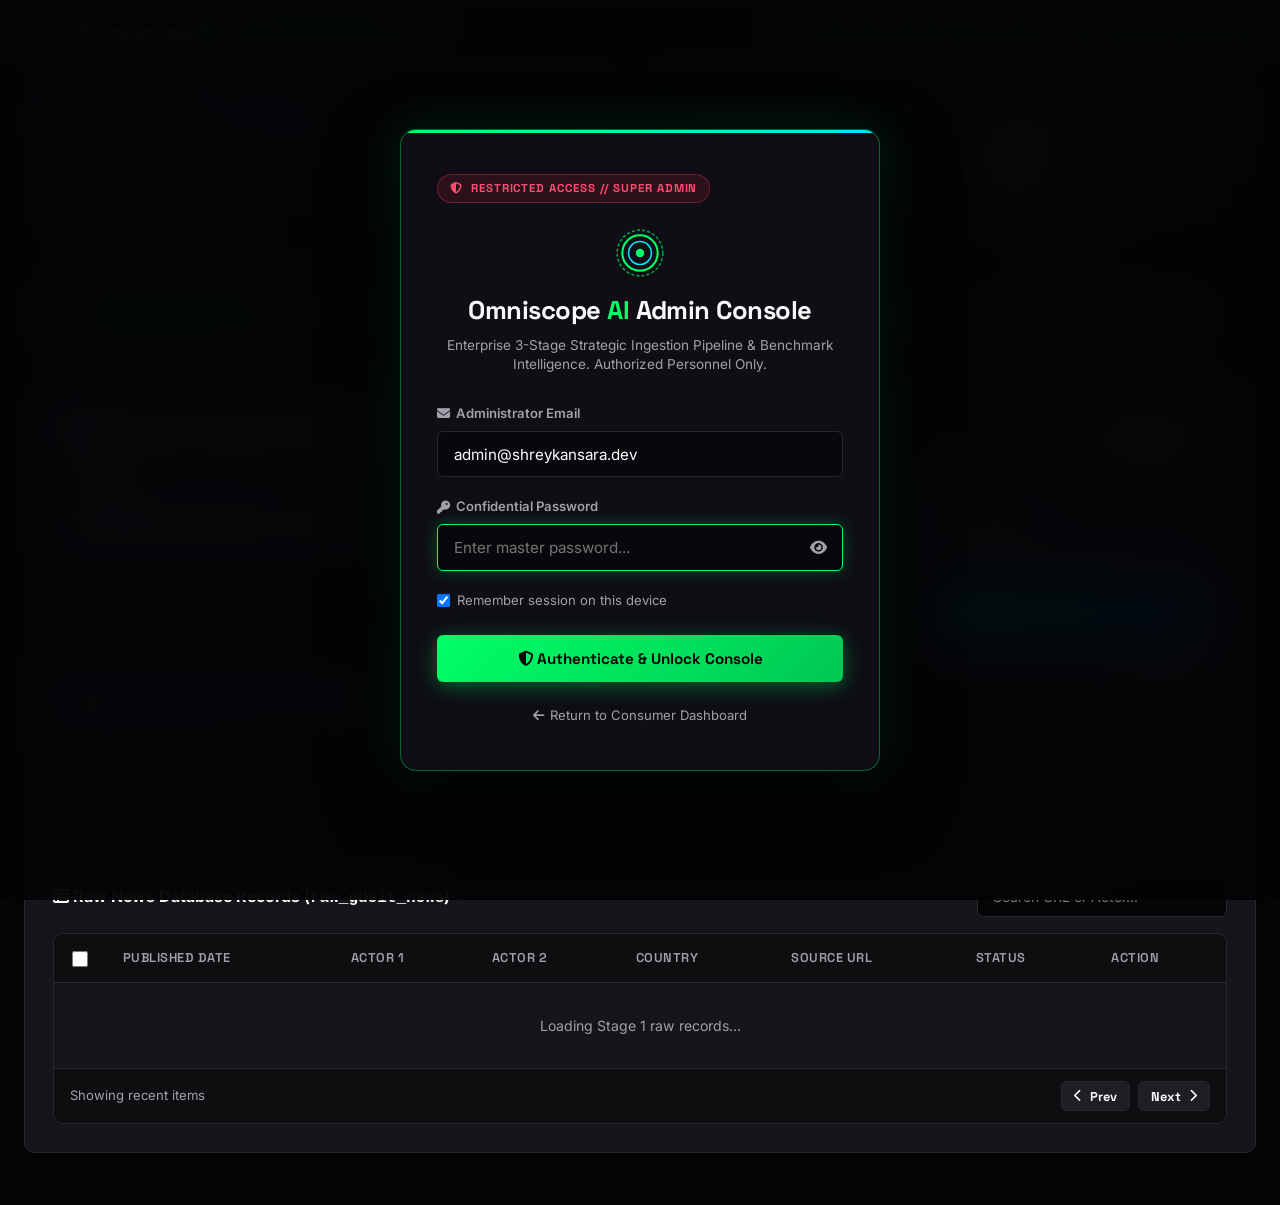
==== commit 685d4c55: "auth implemented for admin dashboard" ====
--- a/web/admin.html
+++ b/web/admin.html
@@ -453,9 +453,334 @@
       cursor: pointer;
       vertical-align: middle;
     }
+
+    /* Admin Auth Security Gate Overlay */
+    .admin-auth-overlay {
+      position: fixed;
+      inset: 0;
+      z-index: 99999;
+      background: rgba(4, 4, 6, 0.92);
+      backdrop-filter: blur(28px);
+      -webkit-backdrop-filter: blur(28px);
+      display: flex;
+      align-items: center;
+      justify-content: center;
+      padding: 1.5rem;
+      opacity: 1;
+      visibility: visible;
+      transition: opacity 0.35s cubic-bezier(0.16, 1, 0.3, 1), visibility 0.35s ease;
+    }
+    .admin-auth-overlay.unlocked {
+      opacity: 0;
+      visibility: hidden;
+      pointer-events: none;
+    }
+    .admin-auth-card {
+      width: 100%;
+      max-width: 480px;
+      background: #0E0E14;
+      border: 1px solid rgba(0, 255, 102, 0.35);
+      border-radius: 16px;
+      padding: 2.75rem 2.25rem;
+      box-shadow: 0 25px 70px rgba(0, 0, 0, 0.95), 0 0 45px rgba(0, 255, 102, 0.15);
+      position: relative;
+      overflow: hidden;
+      animation: authCardScaleIn 0.35s cubic-bezier(0.16, 1, 0.3, 1);
+    }
+    .admin-auth-card::before {
+      content: '';
+      position: absolute;
+      top: 0;
+      left: 0;
+      right: 0;
+      height: 3px;
+      background: linear-gradient(90deg, #00FF66, #00E5FF, #00FF66);
+      background-size: 200% 100%;
+      animation: authGradientSlide 3s linear infinite;
+    }
+    @keyframes authGradientSlide {
+      0% { background-position: 0% 0%; }
+      100% { background-position: 200% 0%; }
+    }
+    @keyframes authCardScaleIn {
+      0% { opacity: 0; transform: scale(0.94) translateY(12px); }
+      100% { opacity: 1; transform: scale(1) translateY(0); }
+    }
+    .admin-auth-card.shake {
+      animation: authShake 0.45s cubic-bezier(0.36, 0.07, 0.19, 0.97) both;
+    }
+    @keyframes authShake {
+      10%, 90% { transform: translate3d(-2px, 0, 0); }
+      20%, 80% { transform: translate3d(4px, 0, 0); }
+      30%, 50%, 70% { transform: translate3d(-6px, 0, 0); }
+      40%, 60% { transform: translate3d(6px, 0, 0); }
+    }
+    .auth-security-badge {
+      display: inline-flex;
+      align-items: center;
+      gap: 0.5rem;
+      background: rgba(255, 45, 85, 0.12);
+      border: 1px solid rgba(255, 45, 85, 0.35);
+      color: #FF4D70;
+      padding: 0.3rem 0.75rem;
+      border-radius: 9999px;
+      font-size: 0.72rem;
+      font-weight: 700;
+      letter-spacing: 0.08em;
+      text-transform: uppercase;
+      margin-bottom: 1.5rem;
+      font-family: var(--font-heading);
+    }
+    .auth-brand {
+      text-align: center;
+      margin-bottom: 1.8rem;
+    }
+    .auth-logo-ring {
+      display: inline-flex;
+      margin-bottom: 0.75rem;
+      position: relative;
+    }
+    .auth-brand h2 {
+      font-family: var(--font-heading);
+      font-size: 1.6rem;
+      font-weight: 800;
+      color: #FAFAFA;
+      letter-spacing: -0.02em;
+    }
+    .auth-brand h2 span { color: var(--accent-green); }
+    .auth-brand p {
+      font-size: 0.85rem;
+      color: var(--text-muted);
+      margin-top: 0.4rem;
+      line-height: 1.45;
+    }
+    .auth-error-banner {
+      background: rgba(255, 45, 85, 0.12);
+      border: 1px solid rgba(255, 45, 85, 0.4);
+      color: #FF4D70;
+      padding: 0.65rem 1rem;
+      border-radius: var(--radius-md);
+      font-size: 0.82rem;
+      font-weight: 600;
+      display: flex;
+      align-items: center;
+      gap: 0.5rem;
+      margin-bottom: 1.25rem;
+    }
+    .auth-field-group {
+      margin-bottom: 1.25rem;
+    }
+    .auth-field-group label {
+      display: block;
+      font-size: 0.82rem;
+      font-weight: 600;
+      color: var(--text-muted);
+      margin-bottom: 0.45rem;
+      display: flex;
+      align-items: center;
+      gap: 0.4rem;
+    }
+    .auth-input-wrapper {
+      position: relative;
+      display: flex;
+      align-items: center;
+    }
+    .auth-input-wrapper input {
+      width: 100%;
+      background: #08080C;
+      border: 1px solid var(--border-color);
+      border-radius: var(--radius-md);
+      padding: 0.8rem 1rem;
+      color: #FFFFFF;
+      font-size: 0.95rem;
+      font-family: var(--font-main);
+      outline: none;
+      transition: border-color 0.2s, box-shadow 0.2s;
+    }
+    .auth-input-wrapper input:focus {
+      border-color: var(--accent-green);
+      box-shadow: 0 0 15px rgba(0, 255, 102, 0.25);
+    }
+    .btn-toggle-pwd {
+      position: absolute;
+      right: 12px;
+      background: transparent;
+      border: none;
+      color: var(--text-muted);
+      cursor: pointer;
+      font-size: 0.95rem;
+      padding: 4px;
+      transition: color 0.2s;
+    }
+    .btn-toggle-pwd:hover { color: var(--accent-green); }
+    .auth-remember-row {
+      display: flex;
+      justify-content: space-between;
+      align-items: center;
+      margin-bottom: 1.5rem;
+      font-size: 0.82rem;
+      color: var(--text-muted);
+    }
+    .remember-label {
+      display: flex;
+      align-items: center;
+      gap: 0.45rem;
+      cursor: pointer;
+    }
+    .btn-auth-submit {
+      width: 100%;
+      background: var(--primary-gradient);
+      color: #050505;
+      border: none;
+      border-radius: var(--radius-md);
+      padding: 0.9rem;
+      font-size: 0.95rem;
+      font-weight: 700;
+      font-family: var(--font-heading);
+      cursor: pointer;
+      display: flex;
+      align-items: center;
+      justify-content: center;
+      gap: 0.5rem;
+      transition: transform 0.15s ease, box-shadow 0.2s ease;
+      box-shadow: 0 4px 20px rgba(0, 255, 102, 0.35);
+    }
+    .btn-auth-submit:hover {
+      transform: translateY(-2px);
+      box-shadow: 0 6px 25px rgba(0, 255, 102, 0.5);
+    }
+    .btn-auth-submit:active { transform: translateY(0); }
+    .auth-footer-nav {
+      text-align: center;
+      margin-top: 1.25rem;
+    }
+    .auth-back-link {
+      font-size: 0.82rem;
+      color: var(--text-muted);
+      text-decoration: none;
+      transition: color 0.2s;
+      display: inline-flex;
+      align-items: center;
+      gap: 0.4rem;
+    }
+    .auth-back-link:hover { color: var(--accent-green); }
+
+    /* Admin User Profile Pill & Logout in Header */
+    .admin-user-profile {
+      display: flex;
+      align-items: center;
+      gap: 0.65rem;
+      background: rgba(255, 255, 255, 0.03);
+      border: 1px solid var(--border-color);
+      border-radius: 9999px;
+      padding: 0.25rem 0.5rem 0.25rem 0.85rem;
+    }
+    .admin-user-badge {
+      font-size: 0.82rem;
+      font-weight: 600;
+      color: var(--text-main);
+      display: flex;
+      align-items: center;
+      gap: 0.45rem;
+      font-family: var(--font-heading);
+    }
+    .btn-logout {
+      background: rgba(255, 45, 85, 0.1);
+      border: 1px solid rgba(255, 45, 85, 0.3);
+      color: #FF4D70;
+      border-radius: 9999px;
+      padding: 0.25rem 0.65rem;
+      font-size: 0.75rem;
+      font-weight: 700;
+      cursor: pointer;
+      display: flex;
+      align-items: center;
+      gap: 0.35rem;
+      transition: background 0.2s, color 0.2s;
+    }
+    .btn-logout:hover {
+      background: rgba(255, 45, 85, 0.25);
+      color: #FF2D55;
+    }
   </style>
 </head>
 <body>
+
+  <!-- Dedicated Admin Authentication Security Gate -->
+  <div id="admin-auth-overlay" class="admin-auth-overlay">
+    <div class="admin-auth-card" id="admin-auth-card">
+      <div class="auth-security-badge">
+        <i class="fa-solid fa-shield-halved"></i> Restricted Access // Super Admin
+      </div>
+
+      <div class="auth-brand">
+        <div class="auth-logo-ring">
+          <svg viewBox="0 0 100 100" fill="none" style="width: 52px; height: 52px;">
+            <circle cx="50" cy="50" r="44" stroke="#00FF66" stroke-width="3" stroke-dasharray="6 4" opacity="0.6"/>
+            <circle cx="50" cy="50" r="34" stroke="#00FF66" stroke-width="4"/>
+            <circle cx="50" cy="50" r="22" stroke="#00E5FF" stroke-width="3"/>
+            <circle cx="50" cy="50" r="8" fill="#00FF66"/>
+          </svg>
+        </div>
+        <h2>Omniscope <span>AI</span> Admin Console</h2>
+        <p>Enterprise 3-Stage Strategic Ingestion Pipeline & Benchmark Intelligence. Authorized Personnel Only.</p>
+      </div>
+
+      <form id="admin-login-form" class="admin-auth-form" autocomplete="off">
+        <div id="admin-login-error" class="auth-error-banner" style="display: none;">
+          <i class="fa-solid fa-circle-exclamation"></i>
+          <span id="admin-login-error-msg">Invalid administrator credentials. Access denied.</span>
+        </div>
+
+        <div class="auth-field-group">
+          <label for="admin-email-input"><i class="fa-solid fa-envelope"></i> Administrator Email</label>
+          <div class="auth-input-wrapper">
+            <input 
+              type="email" 
+              id="admin-email-input" 
+              name="admin-email"
+              placeholder="admin@shreykansara.dev" 
+              value="admin@shreykansara.dev"
+              required 
+              autofocus
+            />
+          </div>
+        </div>
+
+        <div class="auth-field-group">
+          <label for="admin-password-input"><i class="fa-solid fa-key"></i> Confidential Password</label>
+          <div class="auth-input-wrapper">
+            <input 
+              type="password" 
+              id="admin-password-input" 
+              name="admin-password"
+              placeholder="Enter master password..." 
+              required 
+            />
+            <button type="button" id="btn-toggle-password" class="btn-toggle-pwd" tabindex="-1">
+              <i class="fa-solid fa-eye"></i>
+            </button>
+          </div>
+        </div>
+
+        <div class="auth-remember-row">
+          <label class="remember-label">
+            <input type="checkbox" id="admin-remember-me" checked />
+            <span>Remember session on this device</span>
+          </label>
+        </div>
+
+        <button type="submit" id="admin-login-btn" class="btn-auth-submit">
+          <span class="btn-text"><i class="fa-solid fa-shield-halved"></i> Authenticate & Unlock Console</span>
+          <span class="btn-spinner" style="display: none;"><i class="fa-solid fa-circle-notch fa-spin"></i> Authorizing...</span>
+        </button>
+
+        <div class="auth-footer-nav">
+          <a href="/" class="auth-back-link"><i class="fa-solid fa-arrow-left"></i> Return to Consumer Dashboard</a>
+        </div>
+      </form>
+    </div>
+  </div>
 
   <!-- Admin Header -->
   <header class="admin-header">
@@ -472,6 +797,15 @@
     <div class="header-actions">
       <div class="status-pill" id="admin-db-status">
         <span class="status-dot"></span> Supabase Vector DB Connected
+      </div>
+      <div id="admin-user-profile" class="admin-user-profile" style="display: none;">
+        <span class="admin-user-badge">
+          <i class="fa-solid fa-shield-halved" style="color: var(--accent-green);"></i>
+          <span id="admin-user-email">admin@shreykansara.dev</span>
+        </span>
+        <button type="button" id="btn-admin-logout" class="btn-logout" title="Sign out of Admin Console">
+          <i class="fa-solid fa-arrow-right-from-bracket"></i> Logout
+        </button>
       </div>
       <a href="/" class="user-app-link">
         <i class="fa-solid fa-arrow-left"></i> Consumer Dashboard
